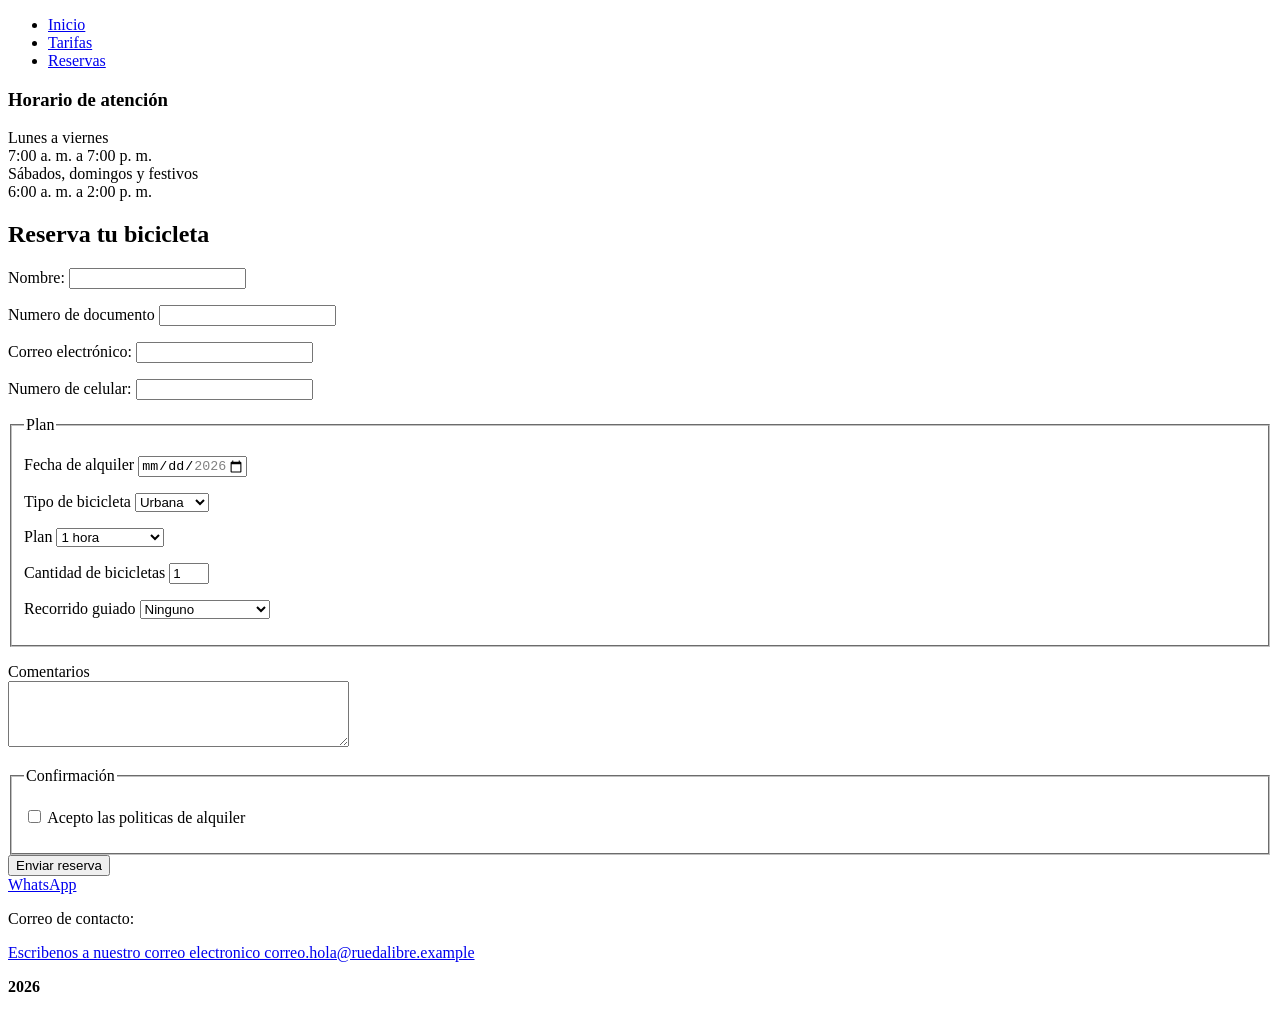
==== paginas/reservas.html @ 27d3cba9 "feat: actualiza presentación" ====
<!DOCTYPE html>
<html lang="es">

<head>
  <meta charset="UTF-8">
  <title>Rueda Libre</title>
  <link rel="preconnect" href="https://fonts.googleapis.com">
  <link rel="preconnect" href="https://fonts.gstatic.com" crossorigin>
  <link href="https://fonts.googleapis.com/css2?family=Montserrat:wght@700&family=Open+Sans:wght@400;600&display=swap">
  <link rel="stylesheet" href="/home/cohorte8/Simon/rueda-libre/CSS/styles.css">
  <title>Reservas</title>
</head>
<header>
  <nav class="menu-container">
    <ul id="menu">
      <li><a href="../index.html" class="menu-btn">Inicio</a></li>
      <li><a href="tarifas.html" class="menu-btn">Tarifas</a></li>
      <li><a href="reservas.html" class="menu-btn">Reservas</a></li>
    </ul>
  </nav>
</header>

<body>

  <!-- Formulario -->
  <main>
    <section>
      <h3>Horario de atención</h3>
      <dl>
        <dt>Lunes a viernes </dt>
        <dt>7:00 a. m. a 7:00 p. m.</dt>
        <dt>Sábados, domingos y festivos</dt>
        <dt>6:00 a. m. a 2:00 p. m.</dt>
      </dl>
    </section>
    <section>
      <form action="#" method="POST">
        <h2>Reserva tu bicicleta</h2>
        </fieldset>
        <p>
          <label for="name">
            <span>Nombre:</span>
            <strong><abbr title="required min"></abbr></strong>
          </label>
          <input type="text" id="name" name="username" required minlength="3" />
        </p>
        <p>
          <label for="documento">Numero de documento</label>
          <input type="text" id="documento" name="documento" inputmode="numeric" required pattern="[0-9]{6,10}"
            title="Solo numeros entre 6 y 10 digitos">

        </p>
        <p>
          <label for="mail">
            <span>Correo electrónico:</span>
            <strong><abbr title="required"></abbr></strong>
          </label>
          <input type="email" id="mail" name="usermail" required />
        </p>
        <p>
          <label for="celular">Numero de celular: </label>
          <strong><abbr title="required"></abbr></strong>
          <input type="tel" id="celular" name="celular" required pattern="3[0-9]{9}"
            title="Debe tener 10 dígitos y empezar por 3 (Ej: 3123456789)" />
        </p>

        <fieldset>
          <legend>Plan</legend>
          <p>
            <label for="fecha"> Fecha de alquiler</label>
            <input type="date" id="fecha" name="fecha de alquiler" min="2026-11-01" max="2026-12-31" required>
          </p>
          <p>
            <label for="tipo de bicicleta"> Tipo de bicicleta</label>
            <select id="tipo de bicicleta" name="Seleccione tipo de bicicleta" required</option>
              <option value="Urbana">Urbana</option>
              <option value="Montaña">Montaña</option>
              <option value="Electrica">Electrica</option>
            </select>
          </p>
          <p>
            <label for="Plan"> Plan</label>
            <select id="Plan" name="Plan" <option value="ninguno">Ninguno </option>
              <option value="1 hora">1 hora</option>
              <option value="Medio día (4h)">Medio día (4h)</option>
              <option value="Día completo">Día completo</option>
            </select>
          </p>

          <p>
            <label for="cantidad">Cantidad de bicicletas</label>
            <input type="number" id="cantidad" name="cantidad" value="1" min="1" max="6">
          </p>

          <p>
            <label for="recorrido">Recorrido guiado</label>
            <select id="recorrido" name="recorrido">
              <option value="ninguno">Ninguno</option>
              <option value="rio-y-parques">Rio y Parques</option>
              <option value="sabores-de-barrio">Sabores de Barrio</option>
              <option value="reto-las-palmas">Reto Las Palmas</option>
            </select>
          </p>
        </fieldset>
        <p>
          <label for="comentarios">Comentarios</label><br>
          <textarea id="comentarios" name="comentarios" rows="4" cols="40" maxlength="300"></textarea>
        </p>
        <fieldset>
          <legend>Confirmación</legend>
          <p>
            <input type="checkbox" id="politicas" name="politicas" value="aceptadas" required>
            <label for="politicas">Acepto las politicas de alquiler</label>
          </p>
        </fieldset>

        <button type="submit">Enviar reserva</button>
      </form>
    </section>
    </section>

  </main>

  <a href="https://wa.me/573000000000" class="whatsapp-flotante" target="_blank" rel="noopener">WhatsApp</a>

  <footer>
    <p>Correo de contacto:</p>
    <a href="mailto:correo.hola@ruedalibre.example">Escribenos a nuestro correo electronico correo.hola@ruedalibre.example </a>
    <p><strong>2026</strong></p>
  </footer>
</body>

</html>
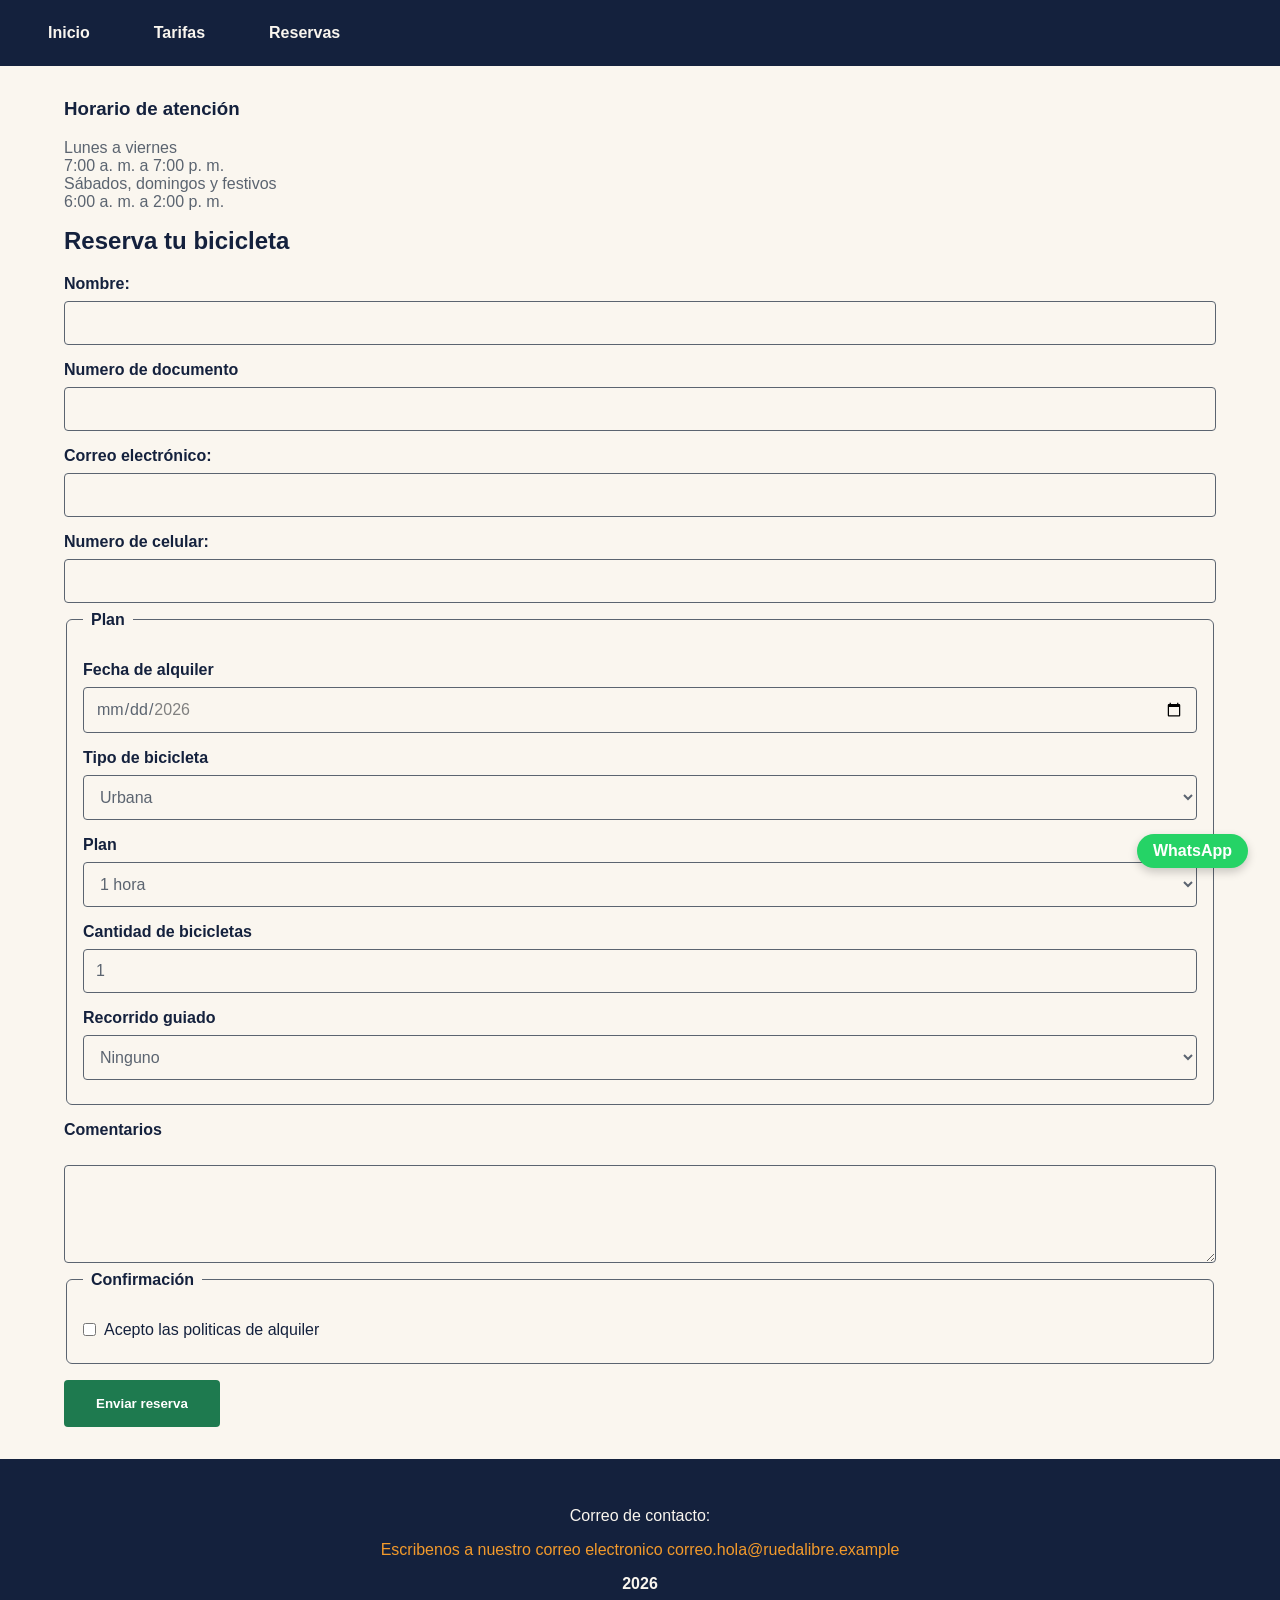
==== commit 21a266f6: "feat: actualiza webpage" ====
--- a/paginas/reservas.html
+++ b/paginas/reservas.html
@@ -7,7 +7,7 @@
   <link rel="preconnect" href="https://fonts.googleapis.com">
   <link rel="preconnect" href="https://fonts.gstatic.com" crossorigin>
   <link href="https://fonts.googleapis.com/css2?family=Montserrat:wght@700&family=Open+Sans:wght@400;600&display=swap">
-  <link rel="stylesheet" href="/home/cohorte8/Simon/rueda-libre/CSS/styles.css">
+  <link rel="stylesheet" href="../CSS/styles.css">
   <title>Reservas</title>
 </head>
 <header>
--- a/CSS/styles.css
+++ b/CSS/styles.css
@@ -0,0 +1,321 @@
+/* =================================================_
+   1. VARIABLES GLOBALES Y CONFIGURACIÓN DE MARCA
+================================================= */
+:root {
+  /* Colores de marca */
+  --verde-ruta: #1E7A4F;
+  --naranja-pedal: #F39A2B;
+  --azul-noche: #14213D;
+  --crema: #FAF6EF;
+  --gris-asfalto: #5B6470;
+  
+  /* Tipografías */
+  --fuente-titulos: 'Montserrat', sans-serif;
+  --fuente-texto: 'Open Sans', sans-serif;
+  
+  /* Escala de espaciado */
+  --espacio-sm: 0.5rem;   /* 8px aprox */
+  --espacio-md: 1rem;     /* 16px aprox */
+  --espacio-lg: 2rem;     /* 32px aprox */
+}
+
+/* ESTILOS BASE Y HERENCIA */
+/* Control del modelo de caja (MiniReto 11) */
+*,
+*::before,
+*::after {
+  box-sizing: border-box;
+}
+
+body {
+  font-family: var(--fuente-texto);
+  font-size: 1rem;
+  font-weight: 400;
+  color: var(--gris-asfalto);
+  background-color: var(--crema);
+  margin: 0;
+  padding: 0;
+  min-height: 100vh;
+  display: flex;
+  flex-direction: column;
+}
+
+/* Encabezados agrupados */
+h1, h2, h3, h4, h5, h6 {
+  font-family: var(--fuente-titulos);
+  font-weight: 700;
+  color: var(--azul-noche);
+  margin-top: 0;
+}
+
+/* Contenedor principal centrado (MiniReto 11) */
+main {
+  max-width: 1200px; 
+  width: 90%;   
+  margin: 0 auto; 
+  padding: var(--espacio-lg) 0;
+  flex: 1;
+}
+
+/* NAVEGACIÓN Y ESTADOS */
+header {
+  background-color: var(--azul-noche);
+  padding: var(--espacio-md) var(--espacio-lg);
+}
+
+.menu-container {
+  display: flex;
+  justify-content: space-between;
+  align-items: center;
+}
+
+#menu {
+  list-style: none;
+  padding: 0;
+  margin: 0;
+  display: flex; 
+  gap: var(--espacio-lg);
+}
+
+#menu a,
+nav a {
+  color: var(--crema);
+  text-decoration: none;
+  font-weight: 600;
+  padding: var(--espacio-sm) var(--espacio-md);
+  border-radius: 4px;
+  transition: background-color 0.2s ease, color 0.2s ease;
+}
+
+/* Enlace activo de la página actual */
+.menu-btn {
+    padding: 10px 20px;
+    text-decoration: none;
+    color: #333;
+    display: inline-block;
+    transition: all 0.3s;
+  }
+  .menu-btn.activo {
+    color: #ff4d00;
+    font-weight: bold;
+    border-bottom: 2px solid #007bff; /* Una línea bonita abajo */
+  }
+
+/* Estados */
+#menu a:hover,
+nav a:hover {
+  color: var(--naranja-pedal);
+}
+
+#menu a:focus,
+nav a:focus,
+button:focus,
+input:focus,
+select:focus,
+textarea:focus {
+  outline: 3px solid var(--naranja-pedal);
+  outline-offset: 2px;
+}
+
+/* COMPONENTES: TARJETAS Y SECCIONES */
+.tarjeta-servicio {
+  background-color: var(--crema);
+  border: 1px solid rgba(91, 100, 112, 0.2);
+  border-radius: 8px;
+  padding: var(--espacio-md);
+  margin-bottom: var(--espacio-md);
+  position: relative; 
+}
+
+.tarjeta-servicio img {
+  width: 100%;
+  height: auto;
+  border-radius: 4px;
+}
+
+/* Etiqueta "Nuevo" */
+.etiqueta-nuevo {
+  position: absolute;
+  top: var(--espacio-md);
+  right: var(--espacio-md);
+  background-color: var(--naranja-pedal);
+  color: #ffffff;
+  font-family: var(--fuente-titulos);
+  font-size: 0.85rem;
+  font-weight: 700;
+  padding: 0.25rem var(--espacio-sm);
+  border-radius: 4px;
+  text-transform: uppercase;
+}
+
+/* TABLAS DE TARIFAS */
+table {
+  width: 100%;
+  border-collapse: collapse;
+  margin-bottom: var(--espacio-lg);
+  background-color: #ffffff;
+  text-align: center;
+  border-radius: 10px;
+  overflow: hidden;
+}
+
+caption {
+  font-family: var(--fuente-titulos);
+  font-weight: 700;
+  color: var(--azul-noche);
+  margin-bottom: var(--espacio-sm);
+  text-align: left;
+  font-size: 1.2rem;
+}
+
+th, td {
+  padding: var(--espacio-md);
+  border-bottom: 1px solid rgba(91, 100, 112, 0.15);
+  text-align: left;
+}
+
+th {
+  background-color: var(--azul-noche);
+  color: var(--crema);
+  font-family: var(--fuente-titulos);
+}
+
+/* FORMULARIO DE RESERVAS */
+fform {
+  background-color: #ffffff;
+  padding: var(--espacio-lg);
+  border-radius: 8px;
+  border: 1px solid rgba(91, 100, 112, 0.2);
+}
+
+form p {
+  margin-bottom: var(--espacio-sm);
+  display: flex;
+  flex-direction: column;
+}
+
+form p:has(input[type="radio"]),
+form p:has(input[type="checkbox"]) {
+  flex-direction: row;
+  align-items: center;
+  gap: 0.5rem; 
+}
+
+form input[type="radio"],
+form input[type="checkbox"] {
+  width: auto;
+  margin: 0;
+  cursor: pointer;
+}
+
+label {
+  font-weight: 600;
+  color: var(--azul-noche);
+  margin-bottom: var(--espacio-sm);
+}
+
+form input[type="radio"] + label,
+form input[type="checkbox"] + label {
+  margin-bottom: 0;
+  font-weight: normal;
+  cursor: pointer;
+}
+
+label {
+  font-weight: 600;
+  color: var(--azul-noche);
+  margin-bottom: var(--espacio-sm);
+}
+
+input[type="text"],
+input[type="email"],
+input[type="tel"],
+input[type="date"],
+input[type="number"],
+select,
+textarea {
+  width: 100%;
+  padding: 0.75rem;
+  border: 1px solid var(--gris-asfalto);
+  border-radius: 4px;
+  font-family: var(--fuente-texto);
+  font-size: 1rem;
+  color: var(--gris-asfalto);
+  background-color: var(--crema);
+}
+
+fieldset {
+  border: 1px solid var(--gris-asfalto);
+  border-radius: 6px;
+  padding: var(--espacio-md);
+  margin-bottom: var(--espacio-md);
+}
+
+legend {
+  font-family: var(--fuente-titulos);
+  font-weight: 700;
+  color: var(--azul-noche);
+  padding: 0 var(--espacio-sm);
+}
+
+/* Botones de acción y llamada a la acción (CTA) */
+button[type="submit"],
+.btn-cta {
+  background-color: var(--verde-ruta);
+  color: #ffffff;
+  font-family: var(--fuente-titulos);
+  font-weight: 700;
+  padding: var(--espacio-md) var(--espacio-lg);
+  border: none;
+  border-radius: 4px;
+  cursor: pointer;
+  transition: background-color 0.2s ease;
+  display: inline-block;
+  text-align: center;
+  text-decoration: none;
+}
+
+button[type="submit"]:hover,
+.btn-cta:hover {
+  background-color: #155c3c; /* Tono verde ligeramente más oscuro */
+}
+
+/* Whatssapsito*/
+.whatsapp-flotante {
+  position: fixed;
+  bottom: var(--espacio-lg);
+  right: var(--espacio-lg);
+  background-color: #25D366; /* Color oficial de WhatsApp */
+  color: #ffffff;
+  padding: var(--espacio-sm) var(--espacio-md);
+  border-radius: 50px;
+  font-family: var(--fuente-titulos);
+  font-weight: 700;
+  text-decoration: none;
+  box-shadow: 0 4px 10px rgba(0, 0, 0, 0.2);
+  z-index: 1000;
+  transition: transform 0.2s ease;
+}
+
+.whatsapp-flotante:hover {
+  transform: scale(1.05);
+  color: #ffffff;
+}
+
+/* PIE DE PÁGINA*/
+footer {
+  background-color: var(--azul-noche);
+  color: var(--crema);
+  text-align: center;
+  padding: var(--espacio-lg);
+  margin-top: auto;
+}
+
+footer a {
+  color: var(--naranja-pedal);
+  text-decoration: none;
+}
+
+footer a:hover {
+  text-decoration: underline;
+}
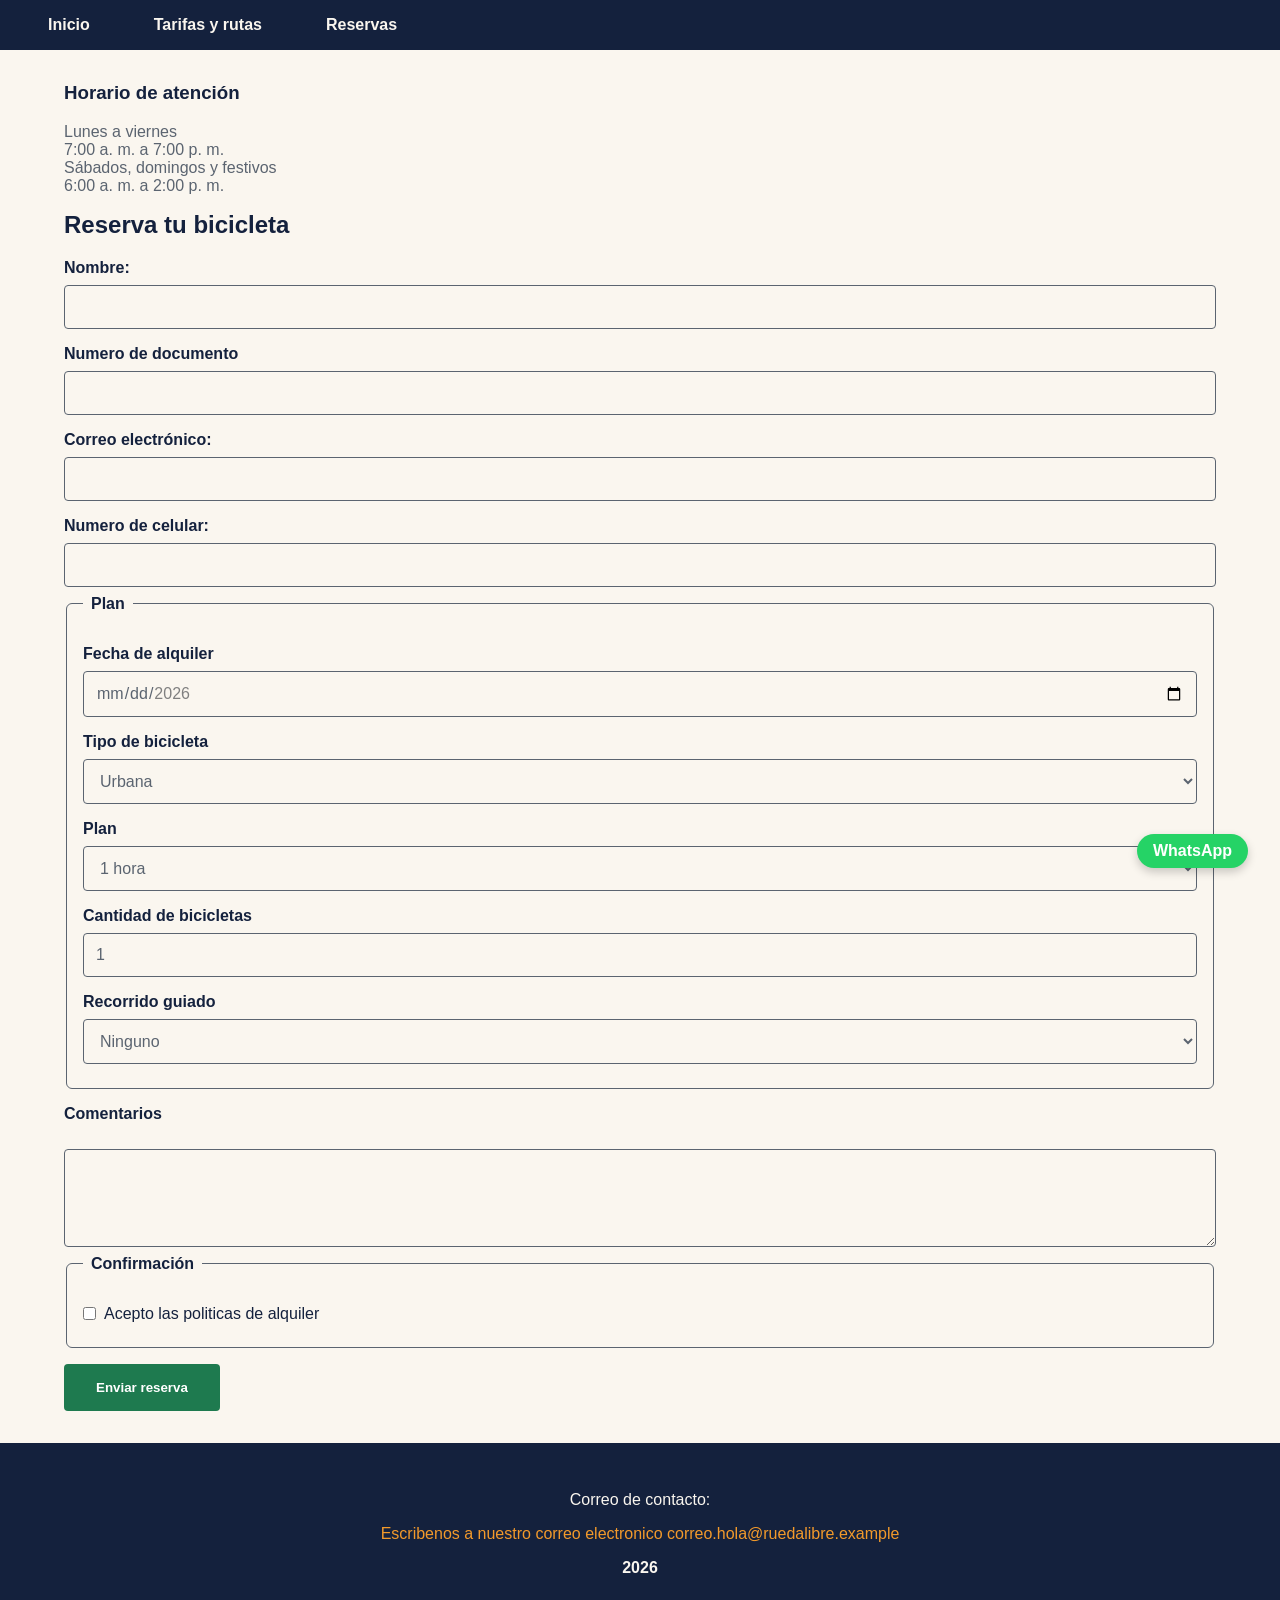
==== commit 78ac9400: "feat: nuevo intento" ====
--- a/paginas/reservas.html
+++ b/paginas/reservas.html
@@ -7,15 +7,15 @@
   <link rel="preconnect" href="https://fonts.googleapis.com">
   <link rel="preconnect" href="https://fonts.gstatic.com" crossorigin>
   <link href="https://fonts.googleapis.com/css2?family=Montserrat:wght@700&family=Open+Sans:wght@400;600&display=swap">
-  <link rel="stylesheet" href="../CSS/styles.css">
+  <link rel="stylesheet" href="../css/styles.css">
   <title>Reservas</title>
 </head>
 <header>
   <nav class="menu-container">
     <ul id="menu">
-      <li><a href="../index.html" class="menu-btn">Inicio</a></li>
-      <li><a href="tarifas.html" class="menu-btn">Tarifas</a></li>
-      <li><a href="reservas.html" class="menu-btn">Reservas</a></li>
+      <li><a href="../index.html">Inicio</a></li>
+      <li><a href="tarifas.html">Tarifas y rutas</a></li>
+      <li><a href="reservas.html" class="activo">Reservas</a></li>
     </ul>
   </nav>
 </header>
@@ -125,7 +125,8 @@
 
   <footer>
     <p>Correo de contacto:</p>
-    <a href="mailto:correo.hola@ruedalibre.example">Escribenos a nuestro correo electronico correo.hola@ruedalibre.example </a>
+    <a href="mailto:correo.hola@ruedalibre.example">Escribenos a nuestro correo electronico
+      correo.hola@ruedalibre.example </a>
     <p><strong>2026</strong></p>
   </footer>
 </body>
--- a/css/styles.css
+++ b/css/styles.css
@@ -0,0 +1,321 @@
+/* =================================================_
+   1. VARIABLES GLOBALES Y CONFIGURACIÓN DE MARCA
+================================================= */
+:root {
+  /* Colores de marca */
+  --verde-ruta: #1E7A4F;
+  --naranja-pedal: #F39A2B;
+  --azul-noche: #14213D;
+  --crema: #FAF6EF;
+  --gris-asfalto: #5B6470;
+  
+  /* Tipografías */
+  --fuente-titulos: 'Montserrat', sans-serif;
+  --fuente-texto: 'Open Sans', sans-serif;
+  
+  /* Escala de espaciado */
+  --espacio-sm: 0.5rem;   /* 8px aprox */
+  --espacio-md: 1rem;     /* 16px aprox */
+  --espacio-lg: 2rem;     /* 32px aprox */
+}
+
+/* ESTILOS BASE Y HERENCIA */
+/* Control del modelo de caja (MiniReto 11) */
+*,
+*::before,
+*::after {
+  box-sizing: border-box;
+}
+
+body {
+  font-family: var(--fuente-texto);
+  font-size: 1rem;
+  font-weight: 400;
+  color: var(--gris-asfalto);
+  background-color: var(--crema);
+  margin: 0;
+  padding: 0;
+  min-height: 100vh;
+  display: flex;
+  flex-direction: column;
+}
+
+/* Encabezados agrupados */
+h1, h2, h3, h4, h5, h6 {
+  font-family: var(--fuente-titulos);
+  font-weight: 700;
+  color: var(--azul-noche);
+  margin-top: 0;
+}
+
+/* Contenedor principal centrado (MiniReto 11) */
+main {
+  max-width: 1200px; 
+  width: 90%;   
+  margin: 0 auto; 
+  padding: var(--espacio-lg) 0;
+  flex: 1;
+}
+
+/* NAVEGACIÓN Y ESTADOS */
+header {
+  background-color: var(--azul-noche);
+  padding: var(--espacio-md) var(--espacio-lg);
+}
+
+.menu-container {
+  display: flex;
+  justify-content: space-between;
+  align-items: center;
+}
+
+#menu {
+  list-style: none;
+  padding: 0;
+  margin: 0;
+  display: flex; 
+  gap: var(--espacio-lg);
+}
+
+#menu a,
+nav a {
+  color: var(--crema);
+  text-decoration: none;
+  font-weight: 600;
+  padding: var(--espacio-sm) var(--espacio-md);
+  border-radius: 4px;
+  transition: background-color 0.2s ease, color 0.2s ease;
+}
+
+/* Enlace activo de la página actual */
+.menu-btn {
+    padding: 10px 20px;
+    text-decoration: none;
+    color: #333;
+    display: inline-block;
+    transition: all 0.3s;
+  }
+  .menu-btn.activo {
+    color: #ff4d00;
+    font-weight: bold;
+    border-bottom: 2px solid #007bff; /* Una línea bonita abajo */
+  }
+
+/* Estados */
+#menu a:hover,
+nav a:hover {
+  color: var(--naranja-pedal);
+}
+
+#menu a:focus,
+nav a:focus,
+button:focus,
+input:focus,
+select:focus,
+textarea:focus {
+  outline: 3px solid var(--naranja-pedal);
+  outline-offset: 2px;
+}
+
+/* COMPONENTES: TARJETAS Y SECCIONES */
+.tarjeta-servicio {
+  background-color: var(--crema);
+  border: 1px solid rgba(91, 100, 112, 0.2);
+  border-radius: 8px;
+  padding: var(--espacio-md);
+  margin-bottom: var(--espacio-md);
+  position: relative; 
+}
+
+.tarjeta-servicio img {
+  width: 100%;
+  height: auto;
+  border-radius: 4px;
+}
+
+/* Etiqueta "Nuevo" */
+.etiqueta-nuevo {
+  position: absolute;
+  top: var(--espacio-md);
+  right: var(--espacio-md);
+  background-color: var(--naranja-pedal);
+  color: #ffffff;
+  font-family: var(--fuente-titulos);
+  font-size: 0.85rem;
+  font-weight: 700;
+  padding: 0.25rem var(--espacio-sm);
+  border-radius: 4px;
+  text-transform: uppercase;
+}
+
+/* TABLAS DE TARIFAS */
+table {
+  width: 100%;
+  border-collapse: collapse;
+  margin-bottom: var(--espacio-lg);
+  background-color: #ffffff;
+  text-align: center;
+  border-radius: 10px;
+  overflow: hidden;
+}
+
+caption {
+  font-family: var(--fuente-titulos);
+  font-weight: 700;
+  color: var(--azul-noche);
+  margin-bottom: var(--espacio-sm);
+  text-align: left;
+  font-size: 1.2rem;
+}
+
+th, td {
+  padding: var(--espacio-md);
+  border-bottom: 1px solid rgba(91, 100, 112, 0.15);
+  text-align: left;
+}
+
+th {
+  background-color: var(--azul-noche);
+  color: var(--crema);
+  font-family: var(--fuente-titulos);
+}
+
+/* FORMULARIO DE RESERVAS */
+fform {
+  background-color: #ffffff;
+  padding: var(--espacio-lg);
+  border-radius: 8px;
+  border: 1px solid rgba(91, 100, 112, 0.2);
+}
+
+form p {
+  margin-bottom: var(--espacio-sm);
+  display: flex;
+  flex-direction: column;
+}
+
+form p:has(input[type="radio"]),
+form p:has(input[type="checkbox"]) {
+  flex-direction: row;
+  align-items: center;
+  gap: 0.5rem; 
+}
+
+form input[type="radio"],
+form input[type="checkbox"] {
+  width: auto;
+  margin: 0;
+  cursor: pointer;
+}
+
+label {
+  font-weight: 600;
+  color: var(--azul-noche);
+  margin-bottom: var(--espacio-sm);
+}
+
+form input[type="radio"] + label,
+form input[type="checkbox"] + label {
+  margin-bottom: 0;
+  font-weight: normal;
+  cursor: pointer;
+}
+
+label {
+  font-weight: 600;
+  color: var(--azul-noche);
+  margin-bottom: var(--espacio-sm);
+}
+
+input[type="text"],
+input[type="email"],
+input[type="tel"],
+input[type="date"],
+input[type="number"],
+select,
+textarea {
+  width: 100%;
+  padding: 0.75rem;
+  border: 1px solid var(--gris-asfalto);
+  border-radius: 4px;
+  font-family: var(--fuente-texto);
+  font-size: 1rem;
+  color: var(--gris-asfalto);
+  background-color: var(--crema);
+}
+
+fieldset {
+  border: 1px solid var(--gris-asfalto);
+  border-radius: 6px;
+  padding: var(--espacio-md);
+  margin-bottom: var(--espacio-md);
+}
+
+legend {
+  font-family: var(--fuente-titulos);
+  font-weight: 700;
+  color: var(--azul-noche);
+  padding: 0 var(--espacio-sm);
+}
+
+/* Botones de acción y llamada a la acción (CTA) */
+button[type="submit"],
+.btn-cta {
+  background-color: var(--verde-ruta);
+  color: #ffffff;
+  font-family: var(--fuente-titulos);
+  font-weight: 700;
+  padding: var(--espacio-md) var(--espacio-lg);
+  border: none;
+  border-radius: 4px;
+  cursor: pointer;
+  transition: background-color 0.2s ease;
+  display: inline-block;
+  text-align: center;
+  text-decoration: none;
+}
+
+button[type="submit"]:hover,
+.btn-cta:hover {
+  background-color: #155c3c; /* Tono verde ligeramente más oscuro */
+}
+
+/* Whatssapsito*/
+.whatsapp-flotante {
+  position: fixed;
+  bottom: var(--espacio-lg);
+  right: var(--espacio-lg);
+  background-color: #25D366; /* Color oficial de WhatsApp */
+  color: #ffffff;
+  padding: var(--espacio-sm) var(--espacio-md);
+  border-radius: 50px;
+  font-family: var(--fuente-titulos);
+  font-weight: 700;
+  text-decoration: none;
+  box-shadow: 0 4px 10px rgba(0, 0, 0, 0.2);
+  z-index: 1000;
+  transition: transform 0.2s ease;
+}
+
+.whatsapp-flotante:hover {
+  transform: scale(1.05);
+  color: #ffffff;
+}
+
+/* PIE DE PÁGINA*/
+footer {
+  background-color: var(--azul-noche);
+  color: var(--crema);
+  text-align: center;
+  padding: var(--espacio-lg);
+  margin-top: auto;
+}
+
+footer a {
+  color: var(--naranja-pedal);
+  text-decoration: none;
+}
+
+footer a:hover {
+  text-decoration: underline;
+}
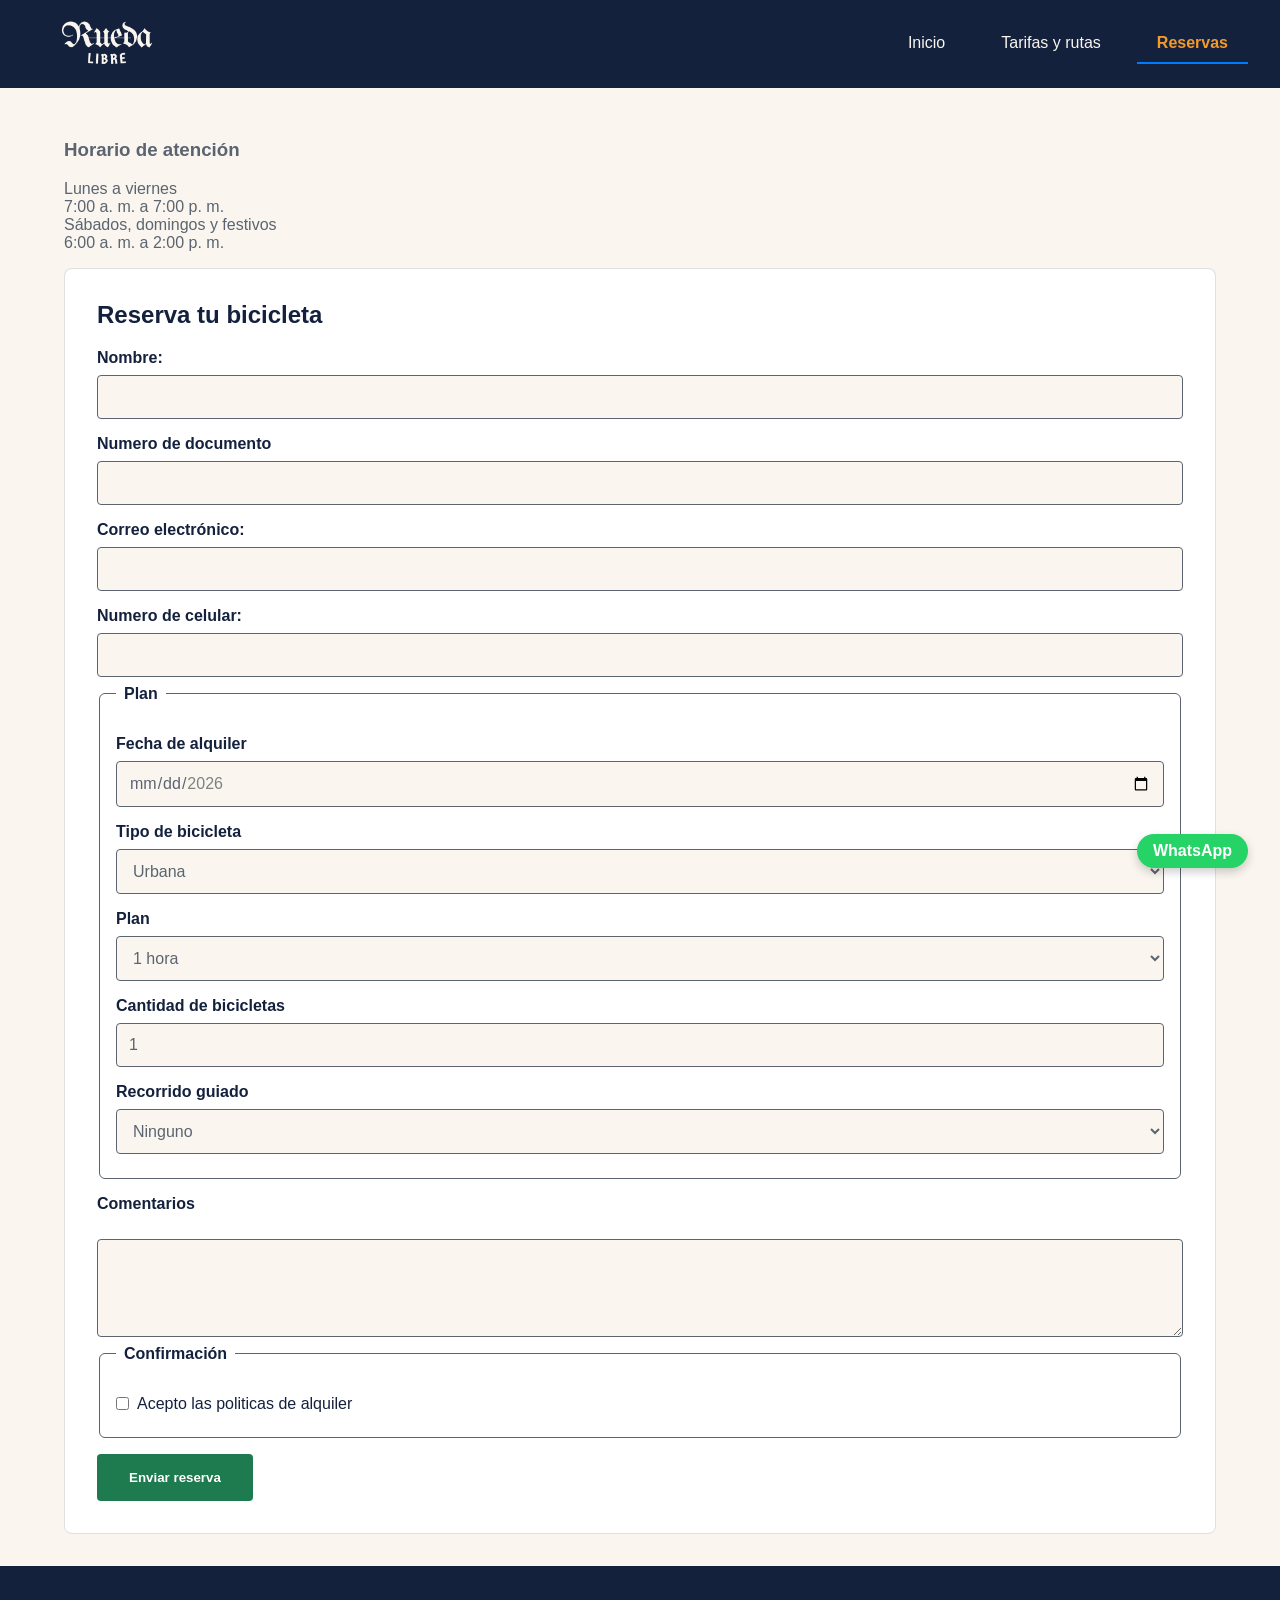
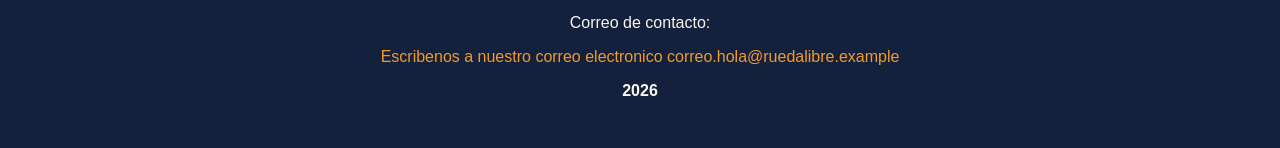
==== commit e5189c29: "feat: crea página inicial" ====
--- a/paginas/reservas.html
+++ b/paginas/reservas.html
@@ -10,15 +10,40 @@
   <link rel="stylesheet" href="../css/styles.css">
   <title>Reservas</title>
 </head>
+<!-- Menu -->
 <header>
+  <div style="text-align: left;">
+    <a href="../index.html">
+      <img src="../img/logo2.png" alt="loguito" width="150px">
+    </a>
+  </div>
   <nav class="menu-container">
     <ul id="menu">
-      <li><a href="../index.html">Inicio</a></li>
-      <li><a href="tarifas.html">Tarifas y rutas</a></li>
-      <li><a href="reservas.html" class="activo">Reservas</a></li>
+      <li><a href="../index.html" class="menu-btn">Inicio</a></li>
+      <li><a href="tarifas.html" class="menu-btn">Tarifas y rutas</a></li>
+      <li><a href="reservas.html" class="menu-btn">Reservas</a></li>
     </ul>
   </nav>
 </header>
+
+<script>
+  document.addEventListener("DOMContentLoaded", () => {
+    let pathActual = window.location.pathname;
+
+    if (pathActual.endsWith('/') || pathActual === '') {
+      pathActual = 'index.html';
+    }
+
+    const enlaces = document.querySelectorAll("#menu .menu-btn");
+
+    enlaces.forEach(enlace => {
+      const hrefEnlace = enlace.getAttribute("href");
+      if (pathActual.endsWith(hrefEnlace)) {
+        enlace.classList.add("activo");
+      }
+    });
+  });
+</script>
 
 <body>
 
--- a/css/styles.css
+++ b/css/styles.css
@@ -8,15 +8,18 @@
   --azul-noche: #14213D;
   --crema: #FAF6EF;
   --gris-asfalto: #5B6470;
-  
+
   /* Tipografías */
   --fuente-titulos: 'Montserrat', sans-serif;
   --fuente-texto: 'Open Sans', sans-serif;
-  
+
   /* Escala de espaciado */
-  --espacio-sm: 0.5rem;   /* 8px aprox */
-  --espacio-md: 1rem;     /* 16px aprox */
-  --espacio-lg: 2rem;     /* 32px aprox */
+  --espacio-sm: 0.5rem;
+  /* 8px aprox */
+  --espacio-md: 1rem;
+  /* 16px aprox */
+  --espacio-lg: 2rem;
+  /* 32px aprox */
 }
 
 /* ESTILOS BASE Y HERENCIA */
@@ -41,7 +44,11 @@
 }
 
 /* Encabezados agrupados */
-h1, h2, h3, h4, h5, h6 {
+h1,
+h2,
+h4,
+h5,
+h6 {
   font-family: var(--fuente-titulos);
   font-weight: 700;
   color: var(--azul-noche);
@@ -50,9 +57,9 @@
 
 /* Contenedor principal centrado (MiniReto 11) */
 main {
-  max-width: 1200px; 
-  width: 90%;   
-  margin: 0 auto; 
+  max-width: 1200px;
+  width: 90%;
+  margin: 0 auto;
   padding: var(--espacio-lg) 0;
   flex: 1;
 }
@@ -61,61 +68,55 @@
 header {
   background-color: var(--azul-noche);
   padding: var(--espacio-md) var(--espacio-lg);
-}
-
-.menu-container {
   display: flex;
   justify-content: space-between;
   align-items: center;
-}
-
+  flex-wrap: wrap;
+  gap: var(--espacio-md);
+}
+
+header h3 {
+  font-size: 4.rem;
+  color: #ffffff;
+  margin: 1;
+}
+
+/* Menú horizontal sin viñetas */
 #menu {
+  display: flex;
+  gap: var(--espacio-md);
   list-style: none;
+  margin: 0;
   padding: 0;
-  margin: 0;
-  display: flex; 
-  gap: var(--espacio-lg);
-}
-
-#menu a,
-nav a {
-  color: var(--crema);
-  text-decoration: none;
-  font-weight: 600;
-  padding: var(--espacio-sm) var(--espacio-md);
-  border-radius: 4px;
-  transition: background-color 0.2s ease, color 0.2s ease;
-}
-
+}
+.mi-texto {
+  font-size: 18px;
+  text-align: left;
+}
 /* Enlace activo de la página actual */
 .menu-btn {
-    padding: 10px 20px;
-    text-decoration: none;
-    color: #333;
-    display: inline-block;
-    transition: all 0.3s;
-  }
-  .menu-btn.activo {
-    color: #ff4d00;
-    font-weight: bold;
-    border-bottom: 2px solid #007bff; /* Una línea bonita abajo */
-  }
-
-/* Estados */
-#menu a:hover,
-nav a:hover {
-  color: var(--naranja-pedal);
-}
-
-#menu a:focus,
-nav a:focus,
-button:focus,
-input:focus,
-select:focus,
-textarea:focus {
-  outline: 3px solid var(--naranja-pedal);
-  outline-offset: 2px;
-}
+  padding: 10px 20px;
+  text-decoration: none;
+  color: #FAF6EF;
+  display: inline-block;
+  transition: all 0.35s;
+  flex-wrap: wrap;
+  flex-direction: right;
+}
+
+.menu-btn.activo {
+  color: #F39A2B;
+  font-weight: bold;
+  border-bottom: 2px solid #007bff;
+  /* Una línea bonita abajo */
+}
+
+.mi-imagen {
+  width: 100px;
+  height: auto;
+  display: block; margin: 1 auto;
+}
+
 
 /* COMPONENTES: TARJETAS Y SECCIONES */
 .tarjeta-servicio {
@@ -124,7 +125,7 @@
   border-radius: 8px;
   padding: var(--espacio-md);
   margin-bottom: var(--espacio-md);
-  position: relative; 
+  position: relative;
 }
 
 .tarjeta-servicio img {
@@ -168,7 +169,8 @@
   font-size: 1.2rem;
 }
 
-th, td {
+th,
+td {
   padding: var(--espacio-md);
   border-bottom: 1px solid rgba(91, 100, 112, 0.15);
   text-align: left;
@@ -181,7 +183,7 @@
 }
 
 /* FORMULARIO DE RESERVAS */
-fform {
+form {
   background-color: #ffffff;
   padding: var(--espacio-lg);
   border-radius: 8px;
@@ -198,7 +200,7 @@
 form p:has(input[type="checkbox"]) {
   flex-direction: row;
   align-items: center;
-  gap: 0.5rem; 
+  gap: 0.5rem;
 }
 
 form input[type="radio"],
@@ -214,8 +216,8 @@
   margin-bottom: var(--espacio-sm);
 }
 
-form input[type="radio"] + label,
-form input[type="checkbox"] + label {
+form input[type="radio"]+label,
+form input[type="checkbox"]+label {
   margin-bottom: 0;
   font-weight: normal;
   cursor: pointer;
@@ -277,7 +279,8 @@
 
 button[type="submit"]:hover,
 .btn-cta:hover {
-  background-color: #155c3c; /* Tono verde ligeramente más oscuro */
+  background-color: #155c3c;
+  /* Tono verde ligeramente más oscuro */
 }
 
 /* Whatssapsito*/
@@ -285,7 +288,8 @@
   position: fixed;
   bottom: var(--espacio-lg);
   right: var(--espacio-lg);
-  background-color: #25D366; /* Color oficial de WhatsApp */
+  background-color: #25D366;
+  /* Color oficial de WhatsApp */
   color: #ffffff;
   padding: var(--espacio-sm) var(--espacio-md);
   border-radius: 50px;
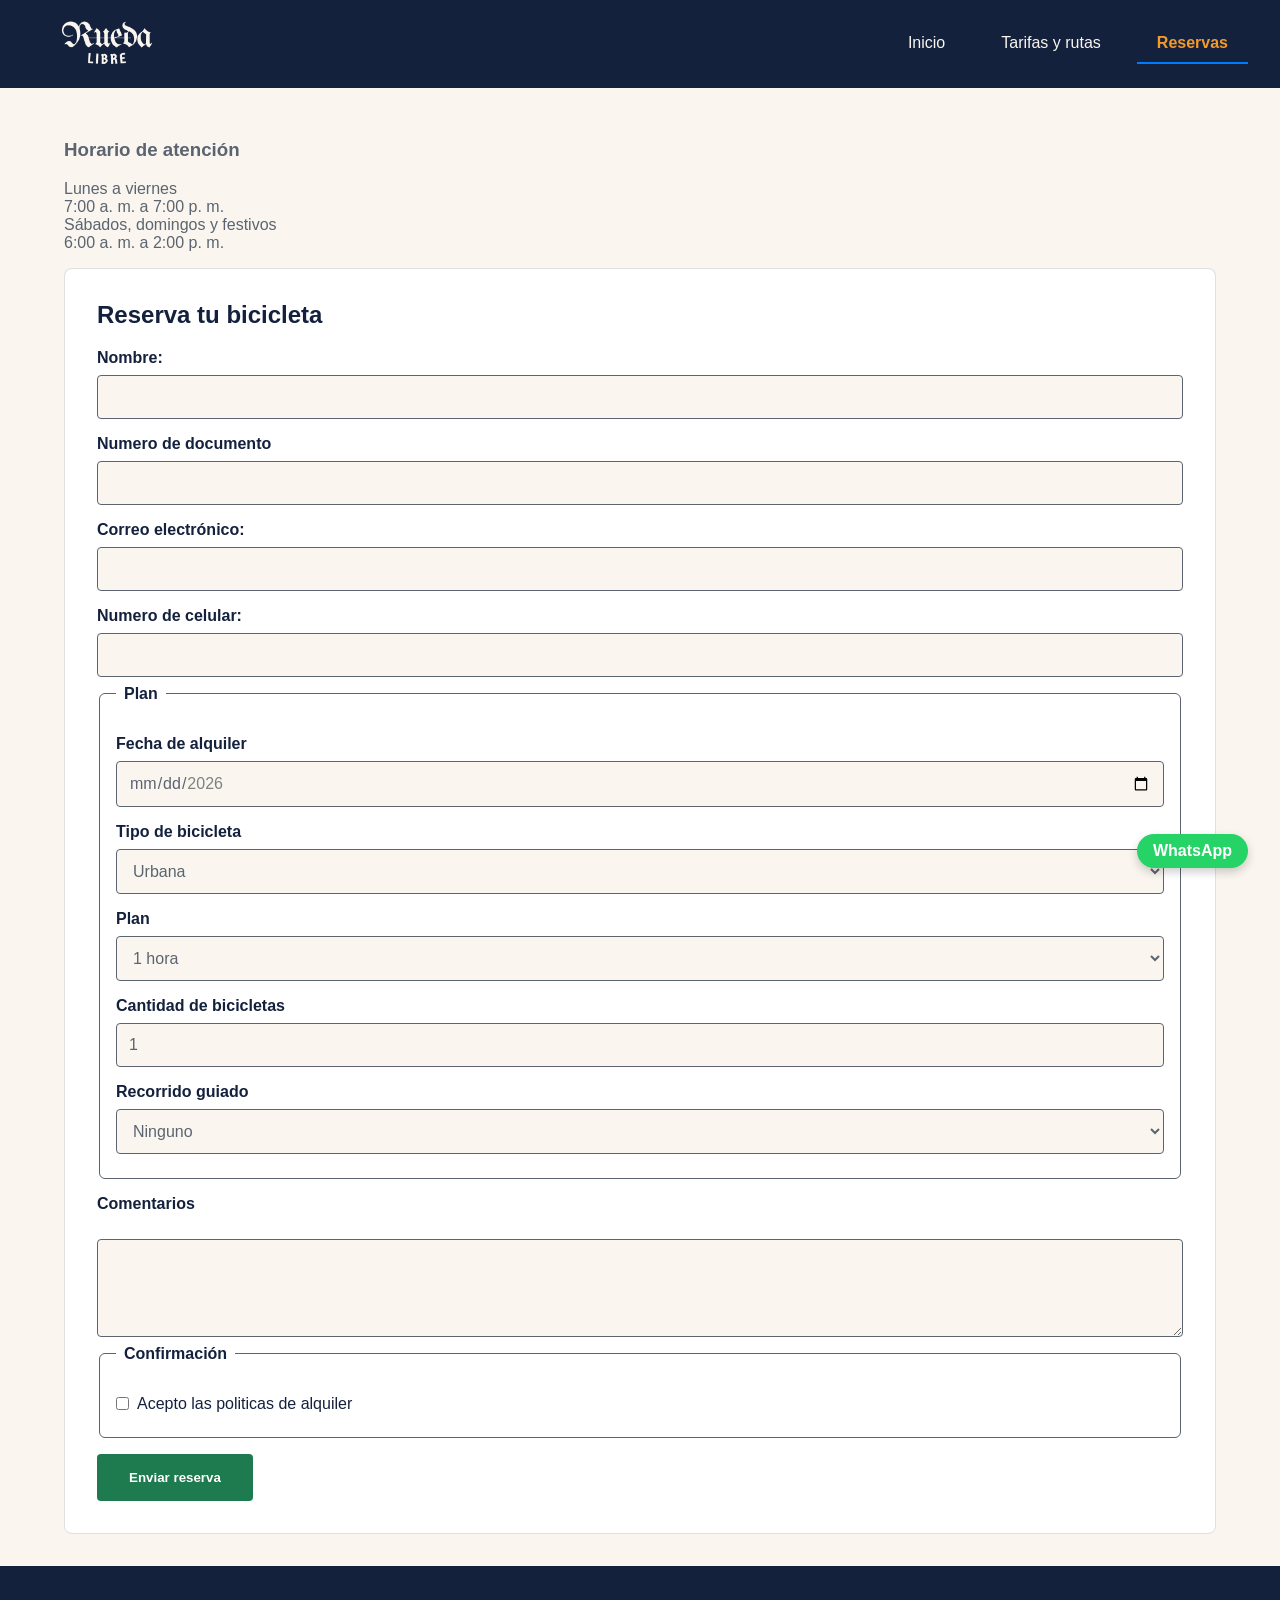
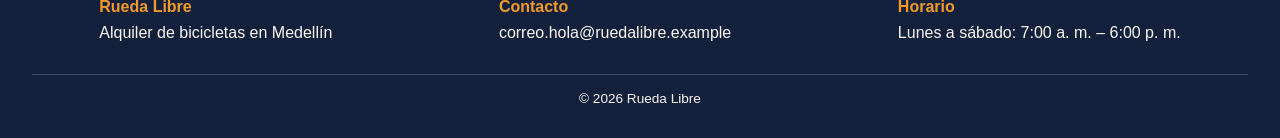
==== commit c5a517bf: "Agrega cuadrícula de tarjetas de la flota" ====
--- a/paginas/reservas.html
+++ b/paginas/reservas.html
@@ -149,10 +149,22 @@
   <a href="https://wa.me/573000000000" class="whatsapp-flotante" target="_blank" rel="noopener">WhatsApp</a>
 
   <footer>
-    <p>Correo de contacto:</p>
-    <a href="mailto:correo.hola@ruedalibre.example">Escribenos a nuestro correo electronico
-      correo.hola@ruedalibre.example </a>
-    <p><strong>2026</strong></p>
+    <div class="footer-col">
+      <h4>Rueda Libre</h4>
+      <p>Alquiler de bicicletas en Medellín</p>
+    </div>
+
+    <div class="footer-col">
+      <h4>Contacto</h4>
+      <a href="mailto:correo.hola@ruedalibre.example">correo.hola@ruedalibre.example</a>
+    </div>
+
+    <div class="footer-col">
+      <h4>Horario</h4>
+      <p>Lunes a sábado: 7:00 a. m. – 6:00 p. m.</p>
+    </div>
+
+    <p class="footer-copy">© 2026 Rueda Libre</p>
   </footer>
 </body>
 
--- a/css/styles.css
+++ b/css/styles.css
@@ -89,10 +89,12 @@
   margin: 0;
   padding: 0;
 }
+
 .mi-texto {
   font-size: 18px;
   text-align: left;
 }
+
 /* Enlace activo de la página actual */
 .menu-btn {
   padding: 10px 20px;
@@ -114,9 +116,38 @@
 .mi-imagen {
   width: 100px;
   height: auto;
-  display: block; margin: 1 auto;
-}
-
+  display: block;
+  margin: 1 auto;
+}
+
+.flota {
+  display: grid;
+  grid-template-columns: repeat(auto-fill, minmax(250px, 1fr));
+  gap: var(--espacio-lg);
+}
+
+.tarjeta-servicio {
+  display:flex;
+  flex-direction: column;
+  background-color: #ffffff;
+}
+
+.tarjeta-servicio img {
+  width: 100%;
+  height: 180px;
+  object-fit:cover;
+}
+
+.tarjeta-servicio .btn-cta {
+  margin-top: auto;
+}
+
+.precio {
+  font-family: var(--fuente-titulos);
+  font-weight: 700;
+  font-size: 1.2rem;
+  color: var(--verde-ruta);
+}
 
 /* COMPONENTES: TARJETAS Y SECCIONES */
 .tarjeta-servicio {
@@ -310,16 +341,38 @@
 footer {
   background-color: var(--azul-noche);
   color: var(--crema);
-  text-align: center;
+  display: flex;
+  flex-wrap: wrap;                
+  justify-content: space-around; 
+  gap: var(--espacio-lg);
   padding: var(--espacio-lg);
   margin-top: auto;
 }
 
+.footer-col h4 {
+  color: var(--naranja-pedal);
+  margin-bottom: var(--espacio-sm);
+}
+
+.footer-col p {
+  margin: 0;
+}
+
 footer a {
+  color: var(--crema);
+  text-decoration: none;
+}
+
+footer a:hover {
   color: var(--naranja-pedal);
-  text-decoration: none;
-}
-
-footer a:hover {
   text-decoration: underline;
+}
+
+.footer-copy {
+  width: 100%;                  
+  text-align: center;
+  margin: 0;
+  padding-top: var(--espacio-md);
+  border-top: 1px solid rgba(250, 246, 239, 0.2);
+  font-size: 0.85rem;
 }
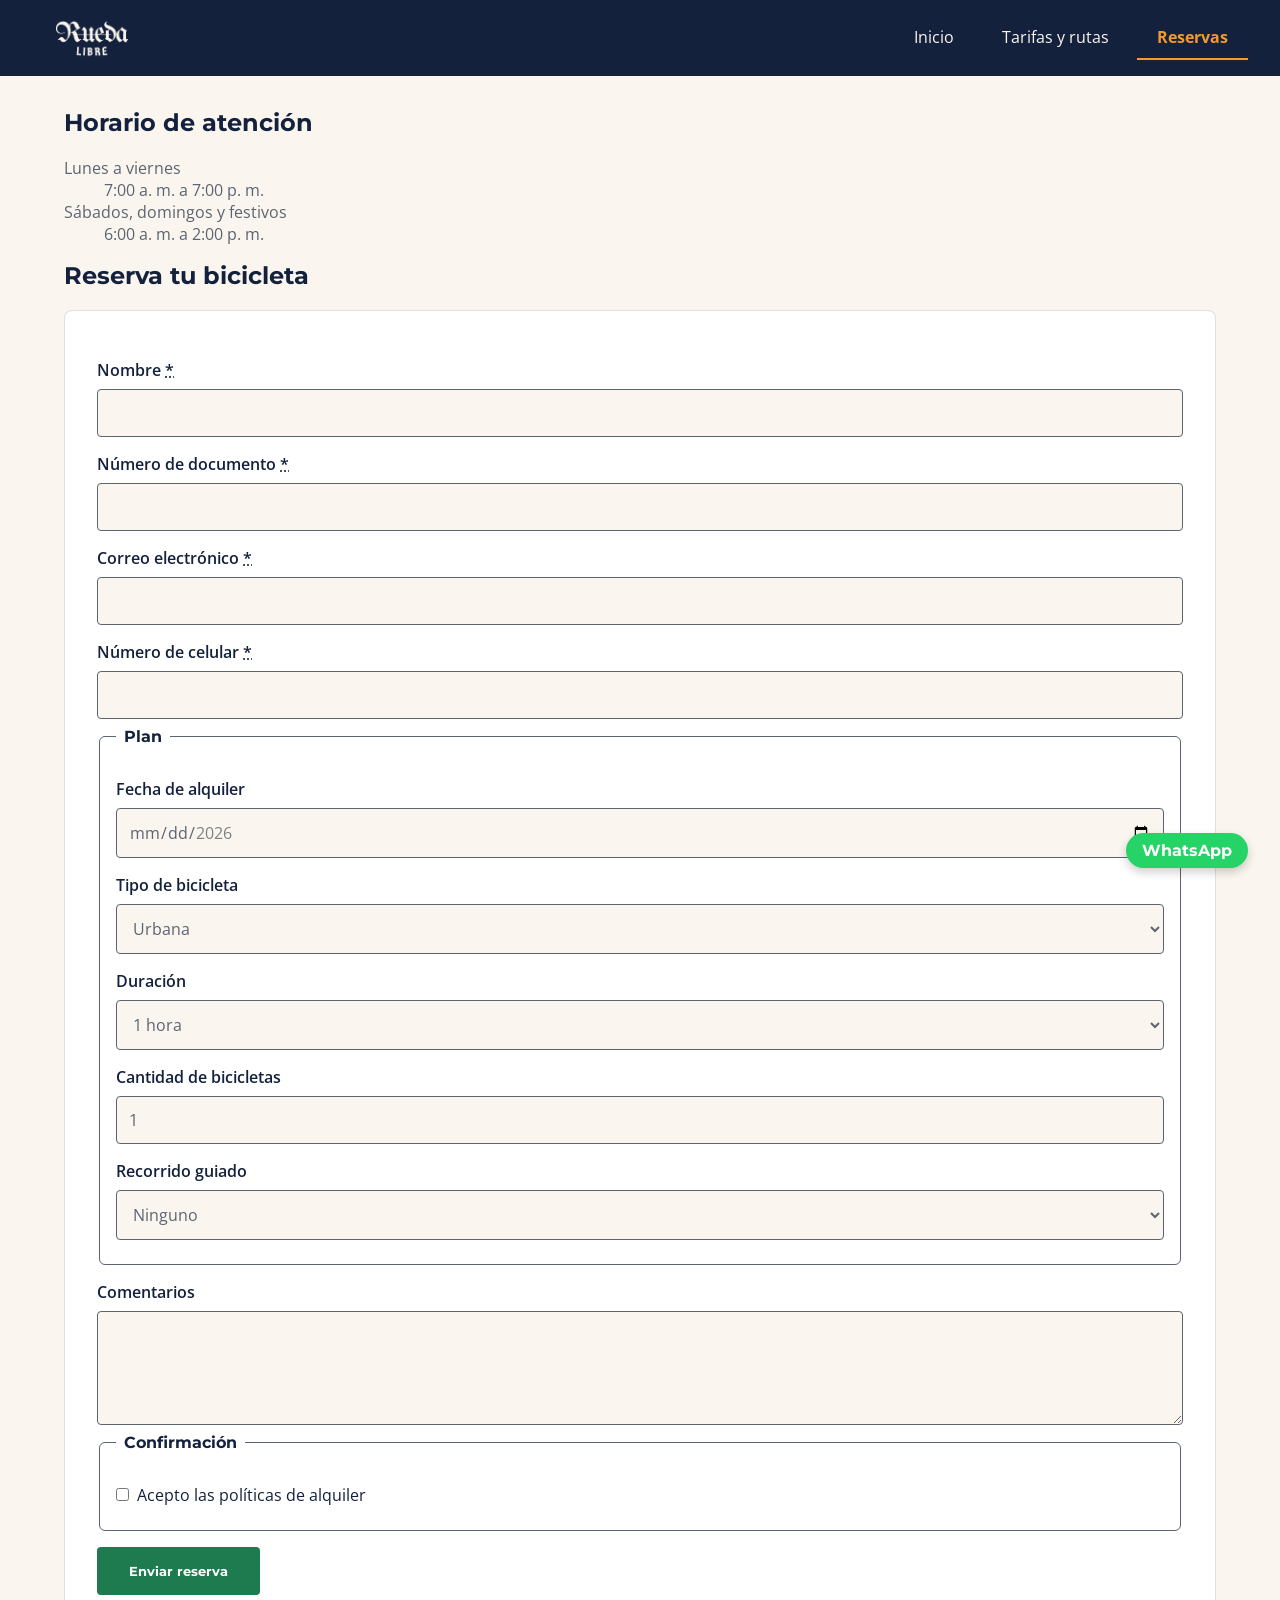
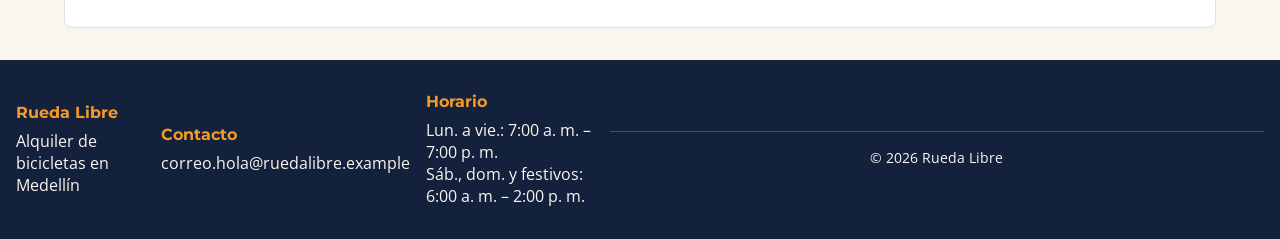
==== commit d30a4574: "Listo semana 2 dia 2" ====
--- a/paginas/reservas.html
+++ b/paginas/reservas.html
@@ -3,147 +3,115 @@
 
 <head>
   <meta charset="UTF-8">
-  <title>Rueda Libre</title>
+  <meta name="viewport" content="width=device-width, initial-scale=1.0">
+  <title>Reservas | Rueda Libre</title>
   <link rel="preconnect" href="https://fonts.googleapis.com">
   <link rel="preconnect" href="https://fonts.gstatic.com" crossorigin>
-  <link href="https://fonts.googleapis.com/css2?family=Montserrat:wght@700&family=Open+Sans:wght@400;600&display=swap">
+  <link href="https://fonts.googleapis.com/css2?family=Montserrat:wght@700&family=Open+Sans:wght@400;600&display=swap" rel="stylesheet">
   <link rel="stylesheet" href="../css/styles.css">
-  <title>Reservas</title>
 </head>
-<!-- Menu -->
-<header>
-  <div style="text-align: left;">
-    <a href="../index.html">
-      <img src="../img/logo2.png" alt="loguito" width="150px">
-    </a>
-  </div>
-  <nav class="menu-container">
-    <ul id="menu">
-      <li><a href="../index.html" class="menu-btn">Inicio</a></li>
-      <li><a href="tarifas.html" class="menu-btn">Tarifas y rutas</a></li>
-      <li><a href="reservas.html" class="menu-btn">Reservas</a></li>
-    </ul>
-  </nav>
-</header>
-
-<script>
-  document.addEventListener("DOMContentLoaded", () => {
-    let pathActual = window.location.pathname;
-
-    if (pathActual.endsWith('/') || pathActual === '') {
-      pathActual = 'index.html';
-    }
-
-    const enlaces = document.querySelectorAll("#menu .menu-btn");
-
-    enlaces.forEach(enlace => {
-      const hrefEnlace = enlace.getAttribute("href");
-      if (pathActual.endsWith(hrefEnlace)) {
-        enlace.classList.add("activo");
-      }
-    });
-  });
-</script>
 
 <body>
+  <!-- Menú -->
+  <header>
+    <a href="../index.html">
+      <img src="../img/logo2.png" alt="Logo de Rueda Libre">
+    </a>
+    <nav class="menu-container">
+      <ul id="menu">
+        <li><a href="../index.html" class="menu-btn">Inicio</a></li>
+        <li><a href="tarifas.html" class="menu-btn">Tarifas y rutas</a></li>
+        <li><a href="reservas.html" class="menu-btn">Reservas</a></li>
+      </ul>
+    </nav>
+  </header>
 
-  <!-- Formulario -->
   <main>
     <section>
-      <h3>Horario de atención</h3>
+      <h2>Horario de atención</h2>
       <dl>
-        <dt>Lunes a viernes </dt>
-        <dt>7:00 a. m. a 7:00 p. m.</dt>
+        <dt>Lunes a viernes</dt>
+        <dd>7:00 a. m. a 7:00 p. m.</dd>
         <dt>Sábados, domingos y festivos</dt>
-        <dt>6:00 a. m. a 2:00 p. m.</dt>
+        <dd>6:00 a. m. a 2:00 p. m.</dd>
       </dl>
     </section>
+
     <section>
+      <h2>Reserva tu bicicleta</h2>
       <form action="#" method="POST">
-        <h2>Reserva tu bicicleta</h2>
-        </fieldset>
         <p>
-          <label for="name">
-            <span>Nombre:</span>
-            <strong><abbr title="required min"></abbr></strong>
-          </label>
-          <input type="text" id="name" name="username" required minlength="3" />
+          <label for="nombre">Nombre <abbr title="obligatorio">*</abbr></label>
+          <input type="text" id="nombre" name="nombre" required minlength="3">
         </p>
         <p>
-          <label for="documento">Numero de documento</label>
+          <label for="documento">Número de documento <abbr title="obligatorio">*</abbr></label>
           <input type="text" id="documento" name="documento" inputmode="numeric" required pattern="[0-9]{6,10}"
-            title="Solo numeros entre 6 y 10 digitos">
-
+            title="Solo números, entre 6 y 10 dígitos">
         </p>
         <p>
-          <label for="mail">
-            <span>Correo electrónico:</span>
-            <strong><abbr title="required"></abbr></strong>
-          </label>
-          <input type="email" id="mail" name="usermail" required />
+          <label for="correo">Correo electrónico <abbr title="obligatorio">*</abbr></label>
+          <input type="email" id="correo" name="correo" required>
         </p>
         <p>
-          <label for="celular">Numero de celular: </label>
-          <strong><abbr title="required"></abbr></strong>
+          <label for="celular">Número de celular <abbr title="obligatorio">*</abbr></label>
           <input type="tel" id="celular" name="celular" required pattern="3[0-9]{9}"
-            title="Debe tener 10 dígitos y empezar por 3 (Ej: 3123456789)" />
+            title="Debe tener 10 dígitos y empezar por 3 (ej.: 3123456789)">
         </p>
 
         <fieldset>
           <legend>Plan</legend>
           <p>
-            <label for="fecha"> Fecha de alquiler</label>
-            <input type="date" id="fecha" name="fecha de alquiler" min="2026-11-01" max="2026-12-31" required>
+            <label for="fecha">Fecha de alquiler</label>
+            <input type="date" id="fecha" name="fecha" min="2026-11-01" max="2026-12-31" required>
           </p>
           <p>
-            <label for="tipo de bicicleta"> Tipo de bicicleta</label>
-            <select id="tipo de bicicleta" name="Seleccione tipo de bicicleta" required</option>
-              <option value="Urbana">Urbana</option>
-              <option value="Montaña">Montaña</option>
-              <option value="Electrica">Electrica</option>
+            <label for="tipo-bicicleta">Tipo de bicicleta</label>
+            <select id="tipo-bicicleta" name="tipo-bicicleta" required>
+              <option value="urbana">Urbana</option>
+              <option value="montana">Montaña</option>
+              <option value="electrica">Eléctrica</option>
             </select>
           </p>
           <p>
-            <label for="Plan"> Plan</label>
-            <select id="Plan" name="Plan" <option value="ninguno">Ninguno </option>
-              <option value="1 hora">1 hora</option>
-              <option value="Medio día (4h)">Medio día (4h)</option>
-              <option value="Día completo">Día completo</option>
+            <label for="plan">Duración</label>
+            <select id="plan" name="plan" required>
+              <option value="1-hora">1 hora</option>
+              <option value="medio-dia">Medio día (4 h)</option>
+              <option value="dia-completo">Día completo</option>
             </select>
           </p>
-
           <p>
             <label for="cantidad">Cantidad de bicicletas</label>
             <input type="number" id="cantidad" name="cantidad" value="1" min="1" max="6">
           </p>
-
           <p>
             <label for="recorrido">Recorrido guiado</label>
             <select id="recorrido" name="recorrido">
               <option value="ninguno">Ninguno</option>
-              <option value="rio-y-parques">Rio y Parques</option>
+              <option value="rio-parques">Río Parques</option>
               <option value="sabores-de-barrio">Sabores de Barrio</option>
               <option value="reto-las-palmas">Reto Las Palmas</option>
             </select>
           </p>
         </fieldset>
+
         <p>
-          <label for="comentarios">Comentarios</label><br>
-          <textarea id="comentarios" name="comentarios" rows="4" cols="40" maxlength="300"></textarea>
+          <label for="comentarios">Comentarios</label>
+          <textarea id="comentarios" name="comentarios" rows="4" maxlength="300"></textarea>
         </p>
+
         <fieldset>
           <legend>Confirmación</legend>
           <p>
             <input type="checkbox" id="politicas" name="politicas" value="aceptadas" required>
-            <label for="politicas">Acepto las politicas de alquiler</label>
+            <label for="politicas">Acepto las políticas de alquiler</label>
           </p>
         </fieldset>
 
         <button type="submit">Enviar reserva</button>
       </form>
     </section>
-    </section>
-
   </main>
 
   <a href="https://wa.me/573000000000" class="whatsapp-flotante" target="_blank" rel="noopener">WhatsApp</a>
@@ -161,11 +129,32 @@
 
     <div class="footer-col">
       <h4>Horario</h4>
-      <p>Lunes a sábado: 7:00 a. m. – 6:00 p. m.</p>
+      <p>Lun. a vie.: 7:00 a. m. – 7:00 p. m.</p>
+      <p>Sáb., dom. y festivos: 6:00 a. m. – 2:00 p. m.</p>
     </div>
 
     <p class="footer-copy">© 2026 Rueda Libre</p>
   </footer>
+
+  <!-- Script para marcar el botón activo -->
+  <script>
+    document.addEventListener("DOMContentLoaded", () => {
+      let pathActual = window.location.pathname;
+
+      if (pathActual.endsWith('/') || pathActual === '') {
+        pathActual = 'index.html';
+      }
+
+      const enlaces = document.querySelectorAll("#menu .menu-btn");
+
+      enlaces.forEach(enlace => {
+        const hrefEnlace = enlace.getAttribute("href");
+        if (pathActual.endsWith(hrefEnlace)) {
+          enlace.classList.add("activo");
+        }
+      });
+    });
+  </script>
 </body>
 
 </html>
--- a/css/styles.css
+++ b/css/styles.css
@@ -46,6 +46,7 @@
 /* Encabezados agrupados */
 h1,
 h2,
+h3,
 h4,
 h5,
 h6 {
@@ -67,24 +68,30 @@
 /* NAVEGACIÓN Y ESTADOS */
 header {
   background-color: var(--azul-noche);
-  padding: var(--espacio-md) var(--espacio-lg);
-  display: flex;
-  justify-content: space-between;
+  padding: var(--espacio-md);
+  display: flex;
+  flex-direction: column;
   align-items: center;
-  flex-wrap: wrap;
-  gap: var(--espacio-md);
+  gap: var(--espacio-sm);
 }
 
 header h3 {
-  font-size: 4.rem;
+  font-size: 2.5rem;
   color: #ffffff;
-  margin: 1;
+  margin: 0;
+}
+
+header img {
+  width: 120px;
+  display: block;
 }
 
 /* Menú horizontal sin viñetas */
 #menu {
   display: flex;
-  gap: var(--espacio-md);
+  flex-wrap: wrap;
+  justify-content: center;
+  gap: var(--espacio-sm);
   list-style: none;
   margin: 0;
   padding: 0;
@@ -109,33 +116,44 @@
 .menu-btn.activo {
   color: #F39A2B;
   font-weight: bold;
-  border-bottom: 2px solid #007bff;
+  border-bottom: 2px solid var(--naranja-pedal);
   /* Una línea bonita abajo */
+}
+
+img {
+  max-width: 100%;
+  height: auto;
 }
 
 .mi-imagen {
   width: 100px;
   height: auto;
   display: block;
-  margin: 1 auto;
-}
-
+  margin: 0 auto;
+}
+
+/* COMPONENTES: TARJETAS DE LA FLOTA */
 .flota {
   display: grid;
-  grid-template-columns: repeat(auto-fill, minmax(250px, 1fr));
+  grid-template-columns: 1fr;        
   gap: var(--espacio-lg);
 }
 
 .tarjeta-servicio {
-  display:flex;
+  display: flex;
   flex-direction: column;
   background-color: #ffffff;
+  border: 1px solid rgba(91, 100, 112, 0.2);
+  border-radius: 8px;
+  padding: var(--espacio-md);
+  position: relative;
 }
 
 .tarjeta-servicio img {
   width: 100%;
   height: 180px;
-  object-fit:cover;
+  object-fit: cover;
+  border-radius: 4px;
 }
 
 .tarjeta-servicio .btn-cta {
@@ -147,22 +165,6 @@
   font-weight: 700;
   font-size: 1.2rem;
   color: var(--verde-ruta);
-}
-
-/* COMPONENTES: TARJETAS Y SECCIONES */
-.tarjeta-servicio {
-  background-color: var(--crema);
-  border: 1px solid rgba(91, 100, 112, 0.2);
-  border-radius: 8px;
-  padding: var(--espacio-md);
-  margin-bottom: var(--espacio-md);
-  position: relative;
-}
-
-.tarjeta-servicio img {
-  width: 100%;
-  height: auto;
-  border-radius: 4px;
 }
 
 /* Etiqueta "Nuevo" */
@@ -202,7 +204,8 @@
 
 th,
 td {
-  padding: var(--espacio-md);
+  padding: var(--espacio-sm);
+  font-size: 0.85rem;
   border-bottom: 1px solid rgba(91, 100, 112, 0.15);
   text-align: left;
 }
@@ -252,12 +255,6 @@
   margin-bottom: 0;
   font-weight: normal;
   cursor: pointer;
-}
-
-label {
-  font-weight: 600;
-  color: var(--azul-noche);
-  margin-bottom: var(--espacio-sm);
 }
 
 input[type="text"],
@@ -342,10 +339,11 @@
   background-color: var(--azul-noche);
   color: var(--crema);
   display: flex;
-  flex-wrap: wrap;                
-  justify-content: space-around; 
-  gap: var(--espacio-lg);
-  padding: var(--espacio-lg);
+  flex-direction: column;
+  align-items: center;
+  text-align: center;
+  gap: var(--espacio-md);
+  padding: var(--espacio-lg) var(--espacio-md);
   margin-top: auto;
 }
 
@@ -369,10 +367,42 @@
 }
 
 .footer-copy {
-  width: 100%;                  
+  width: 100%;
   text-align: center;
   margin: 0;
   padding-top: var(--espacio-md);
   border-top: 1px solid rgba(250, 246, 239, 0.2);
   font-size: 0.85rem;
+}
+
+/* ===== TABLET: 768px en adelante ===== */
+@media (min-width: 768px) {
+  header {
+    flex-direction: row;
+    justify-content: space-between;
+    padding: var(--espacio-md) var(--espacio-lg);
+  }
+
+  .flota {
+    grid-template-columns: repeat(2, 1fr);
+  }
+
+  th,
+  td {
+    padding: var(--espacio-md);
+    font-size: 1rem;
+  }
+
+  footer {
+    flex-direction: row;
+    justify-content: space-around;
+    text-align: left;
+  }
+}
+
+/* ===== ESCRITORIO: 1200px en adelante ===== */
+@media (min-width: 1200px) {
+  .flota {
+    grid-template-columns: repeat(3, 1fr);
+  }
 }
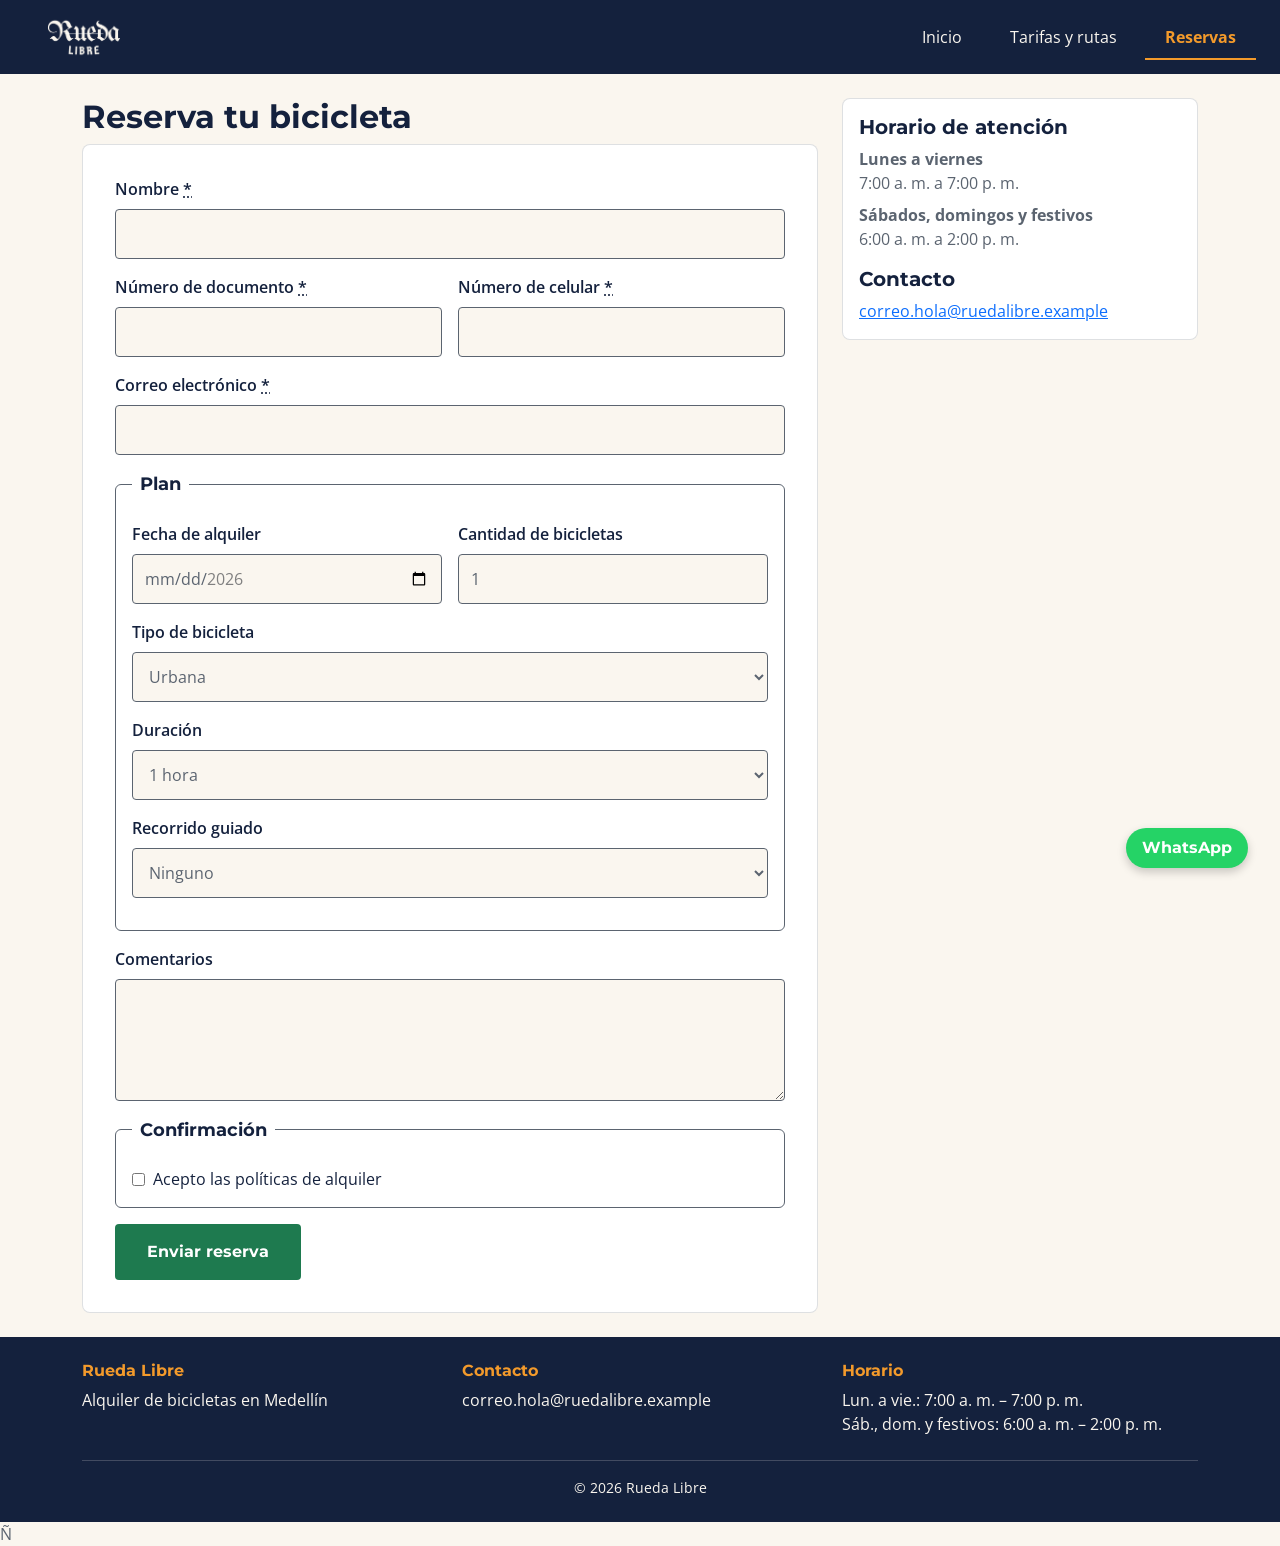
==== commit dd7cf98f: "Se arreglan y añaden cosas de Bootstrap que se desorganizaron" ====
--- a/paginas/reservas.html
+++ b/paginas/reservas.html
@@ -8,17 +8,21 @@
   <link rel="preconnect" href="https://fonts.googleapis.com">
   <link rel="preconnect" href="https://fonts.gstatic.com" crossorigin>
   <link href="https://fonts.googleapis.com/css2?family=Montserrat:wght@700&family=Open+Sans:wght@400;600&display=swap" rel="stylesheet">
+
+  <link href="https://cdn.jsdelivr.net/npm/bootstrap@5.3.3/dist/css/bootstrap.min.css" rel="stylesheet"
+    integrity="sha384-QWTKZyjpPEjISv5WaRU9OFeRpok6YctnYmDr5pNlyT2bRjXh0JMhjY6hW+ALEwIH" crossorigin="anonymous">
+
   <link rel="stylesheet" href="../css/styles.css">
 </head>
 
-<body>
+<body class="d-flex flex-column min-vh-100">
   <!-- Menú -->
-  <header>
+  <header class="d-flex flex-column flex-md-row justify-content-md-between align-items-center gap-2 px-3 px-md-4 py-3">
     <a href="../index.html">
-      <img src="../img/logo2.png" alt="Logo de Rueda Libre">
+      <img src="../img/logo2.png" alt="Logo de Rueda Libre" class="d-block">
     </a>
-    <nav class="menu-container">
-      <ul id="menu">
+    <nav>
+      <ul id="menu" class="list-unstyled d-flex flex-wrap justify-content-center gap-2 m-0">
         <li><a href="../index.html" class="menu-btn">Inicio</a></li>
         <li><a href="tarifas.html" class="menu-btn">Tarifas y rutas</a></li>
         <li><a href="reservas.html" class="menu-btn">Reservas</a></li>
@@ -26,117 +30,143 @@
     </nav>
   </header>
 
-  <main>
-    <section>
-      <h2>Horario de atención</h2>
-      <dl>
-        <dt>Lunes a viernes</dt>
-        <dd>7:00 a. m. a 7:00 p. m.</dd>
-        <dt>Sábados, domingos y festivos</dt>
-        <dd>6:00 a. m. a 2:00 p. m.</dd>
-      </dl>
-    </section>
+  <main class="container py-4">
+    <div class="row g-4">
 
-    <section>
-      <h2>Reserva tu bicicleta</h2>
-      <form action="#" method="POST">
-        <p>
-          <label for="nombre">Nombre <abbr title="obligatorio">*</abbr></label>
-          <input type="text" id="nombre" name="nombre" required minlength="3">
-        </p>
-        <p>
-          <label for="documento">Número de documento <abbr title="obligatorio">*</abbr></label>
-          <input type="text" id="documento" name="documento" inputmode="numeric" required pattern="[0-9]{6,10}"
-            title="Solo números, entre 6 y 10 dígitos">
-        </p>
-        <p>
-          <label for="correo">Correo electrónico <abbr title="obligatorio">*</abbr></label>
-          <input type="email" id="correo" name="correo" required>
-        </p>
-        <p>
-          <label for="celular">Número de celular <abbr title="obligatorio">*</abbr></label>
-          <input type="tel" id="celular" name="celular" required pattern="3[0-9]{9}"
-            title="Debe tener 10 dígitos y empezar por 3 (ej.: 3123456789)">
-        </p>
+      <section class="col-12 col-md-8">
+        <h2>Reserva tu bicicleta</h2>
+        <form action="#" method="POST">
+          <p>
+            <label for="nombre">Nombre <abbr title="obligatorio">*</abbr></label>
+            <input type="text" id="nombre" name="nombre" required minlength="3">
+          </p>
 
-        <fieldset>
-          <legend>Plan</legend>
+
+          <div class="row g-3">
+            <div class="col-12 col-sm-6">
+              <p>
+                <label for="documento">Número de documento <abbr title="obligatorio">*</abbr></label>
+                <input type="text" id="documento" name="documento" inputmode="numeric" required pattern="[0-9]{6,10}"
+                  title="Solo números, entre 6 y 10 dígitos">
+              </p>
+            </div>
+            <div class="col-12 col-sm-6">
+              <p>
+                <label for="celular">Número de celular <abbr title="obligatorio">*</abbr></label>
+                <input type="tel" id="celular" name="celular" required pattern="3[0-9]{9}"
+                  title="Debe tener 10 dígitos y empezar por 3 (ej.: 3123456789)">
+              </p>
+            </div>
+          </div>
+
           <p>
-            <label for="fecha">Fecha de alquiler</label>
-            <input type="date" id="fecha" name="fecha" min="2026-11-01" max="2026-12-31" required>
+            <label for="correo">Correo electrónico <abbr title="obligatorio">*</abbr></label>
+            <input type="email" id="correo" name="correo" required>
           </p>
+
+          <fieldset>
+            <legend>Plan</legend>
+            <div class="row g-3">
+              <div class="col-12 col-sm-6">
+                <p>
+                  <label for="fecha">Fecha de alquiler</label>
+                  <input type="date" id="fecha" name="fecha" min="2026-11-01" max="2026-12-31" required>
+                </p>
+              </div>
+              <div class="col-12 col-sm-6">
+                <p>
+                  <label for="cantidad">Cantidad de bicicletas</label>
+                  <input type="number" id="cantidad" name="cantidad" value="1" min="1" max="6">
+                </p>
+              </div>
+            </div>
+            <p>
+              <label for="tipo-bicicleta">Tipo de bicicleta</label>
+              <select id="tipo-bicicleta" name="tipo-bicicleta" required>
+                <option value="urbana">Urbana</option>
+                <option value="montana">Montaña</option>
+                <option value="electrica">Eléctrica</option>
+              </select>
+            </p>
+            <p>
+              <label for="plan">Duración</label>
+              <select id="plan" name="plan" required>
+                <option value="1-hora">1 hora</option>
+                <option value="medio-dia">Medio día (4 h)</option>
+                <option value="dia-completo">Día completo</option>
+              </select>
+            </p>
+            <p>
+              <label for="recorrido">Recorrido guiado</label>
+              <select id="recorrido" name="recorrido">
+                <option value="ninguno">Ninguno</option>
+                <option value="rio-parques">Río Parques</option>
+                <option value="sabores-de-barrio">Sabores de Barrio</option>
+                <option value="reto-las-palmas">Reto Las Palmas</option>
+              </select>
+            </p>
+          </fieldset>
+
           <p>
-            <label for="tipo-bicicleta">Tipo de bicicleta</label>
-            <select id="tipo-bicicleta" name="tipo-bicicleta" required>
-              <option value="urbana">Urbana</option>
-              <option value="montana">Montaña</option>
-              <option value="electrica">Eléctrica</option>
-            </select>
+            <label for="comentarios">Comentarios</label>
+            <textarea id="comentarios" name="comentarios" rows="4" maxlength="300"></textarea>
           </p>
-          <p>
-            <label for="plan">Duración</label>
-            <select id="plan" name="plan" required>
-              <option value="1-hora">1 hora</option>
-              <option value="medio-dia">Medio día (4 h)</option>
-              <option value="dia-completo">Día completo</option>
-            </select>
-          </p>
-          <p>
-            <label for="cantidad">Cantidad de bicicletas</label>
-            <input type="number" id="cantidad" name="cantidad" value="1" min="1" max="6">
-          </p>
-          <p>
-            <label for="recorrido">Recorrido guiado</label>
-            <select id="recorrido" name="recorrido">
-              <option value="ninguno">Ninguno</option>
-              <option value="rio-parques">Río Parques</option>
-              <option value="sabores-de-barrio">Sabores de Barrio</option>
-              <option value="reto-las-palmas">Reto Las Palmas</option>
-            </select>
-          </p>
-        </fieldset>
 
-        <p>
-          <label for="comentarios">Comentarios</label>
-          <textarea id="comentarios" name="comentarios" rows="4" maxlength="300"></textarea>
-        </p>
+          <fieldset>
+            <legend>Confirmación</legend>
+            <p class="mb-0">
+              <input type="checkbox" id="politicas" name="politicas" value="aceptadas" required>
+              <label for="politicas">Acepto las políticas de alquiler</label>
+            </p>
+          </fieldset>
 
-        <fieldset>
-          <legend>Confirmación</legend>
-          <p>
-            <input type="checkbox" id="politicas" name="politicas" value="aceptadas" required>
-            <label for="politicas">Acepto las políticas de alquiler</label>
-          </p>
-        </fieldset>
+          <button type="submit">Enviar reserva</button>
+        </form>
+      </section>
 
-        <button type="submit">Enviar reserva</button>
-      </form>
-    </section>
+
+      <aside class="col-12 col-md-4">
+        <div class="tarjeta-servicio">
+          <h2 class="fs-5">Horario de atención</h2>
+          <dl>
+            <dt>Lunes a viernes</dt>
+            <dd>7:00 a. m. a 7:00 p. m.</dd>
+            <dt>Sábados, domingos y festivos</dt>
+            <dd>6:00 a. m. a 2:00 p. m.</dd>
+          </dl>
+          <h2 class="fs-5">Contacto</h2>
+          <p class="mb-0"><a href="mailto:correo.hola@ruedalibre.example">correo.hola@ruedalibre.example</a></p>
+        </div>
+      </aside>
+    </div>
   </main>
 
   <a href="https://wa.me/573000000000" class="whatsapp-flotante" target="_blank" rel="noopener">WhatsApp</a>
 
-  <footer>
-    <div class="footer-col">
-      <h4>Rueda Libre</h4>
-      <p>Alquiler de bicicletas en Medellín</p>
+  <footer class="mt-auto">
+    <div class="container py-4">
+      <div class="row g-4 text-center text-md-start">
+        <div class="col-12 col-md-4">
+          <h4 class="fs-6 mb-2">Rueda Libre</h4>
+          <p class="mb-0">Alquiler de bicicletas en Medellín</p>
+        </div>
+        <div class="col-12 col-md-4">
+          <h4 class="fs-6 mb-2">Contacto</h4>
+          <a href="mailto:correo.hola@ruedalibre.example">correo.hola@ruedalibre.example</a>
+        </div>
+        <div class="col-12 col-md-4">
+          <h4 class="fs-6 mb-2">Horario</h4>
+          <p class="mb-0">Lun. a vie.: 7:00 a. m. – 7:00 p. m.</p>
+          <p class="mb-0">Sáb., dom. y festivos: 6:00 a. m. – 2:00 p. m.</p>
+        </div>
+        <div class="col-12">
+          <p class="footer-copy text-center small pt-3 mb-0">© 2026 Rueda Libre</p>
+        </div>
+      </div>
     </div>
-
-    <div class="footer-col">
-      <h4>Contacto</h4>
-      <a href="mailto:correo.hola@ruedalibre.example">correo.hola@ruedalibre.example</a>
-    </div>
-
-    <div class="footer-col">
-      <h4>Horario</h4>
-      <p>Lun. a vie.: 7:00 a. m. – 7:00 p. m.</p>
-      <p>Sáb., dom. y festivos: 6:00 a. m. – 2:00 p. m.</p>
-    </div>
-
-    <p class="footer-copy">© 2026 Rueda Libre</p>
   </footer>
 
-  <!-- Script para marcar el botón activo -->
+
   <script>
     document.addEventListener("DOMContentLoaded", () => {
       let pathActual = window.location.pathname;
@@ -155,6 +185,9 @@
       });
     });
   </script>
+  <script src="https://cdn.jsdelivr.net/npm/bootstrap@5.3.3/dist/js/bootstrap.bundle.min.js"
+    integrity="sha384-YvpcrYf0tY3lHB60NNkmXc5s9fDVZLESaAA55NDzOxhy9GkcIdslK1eN7N6jIeHz" crossorigin="anonymous"></script>
 </body>
 
-</html>+</html>
+Ñ
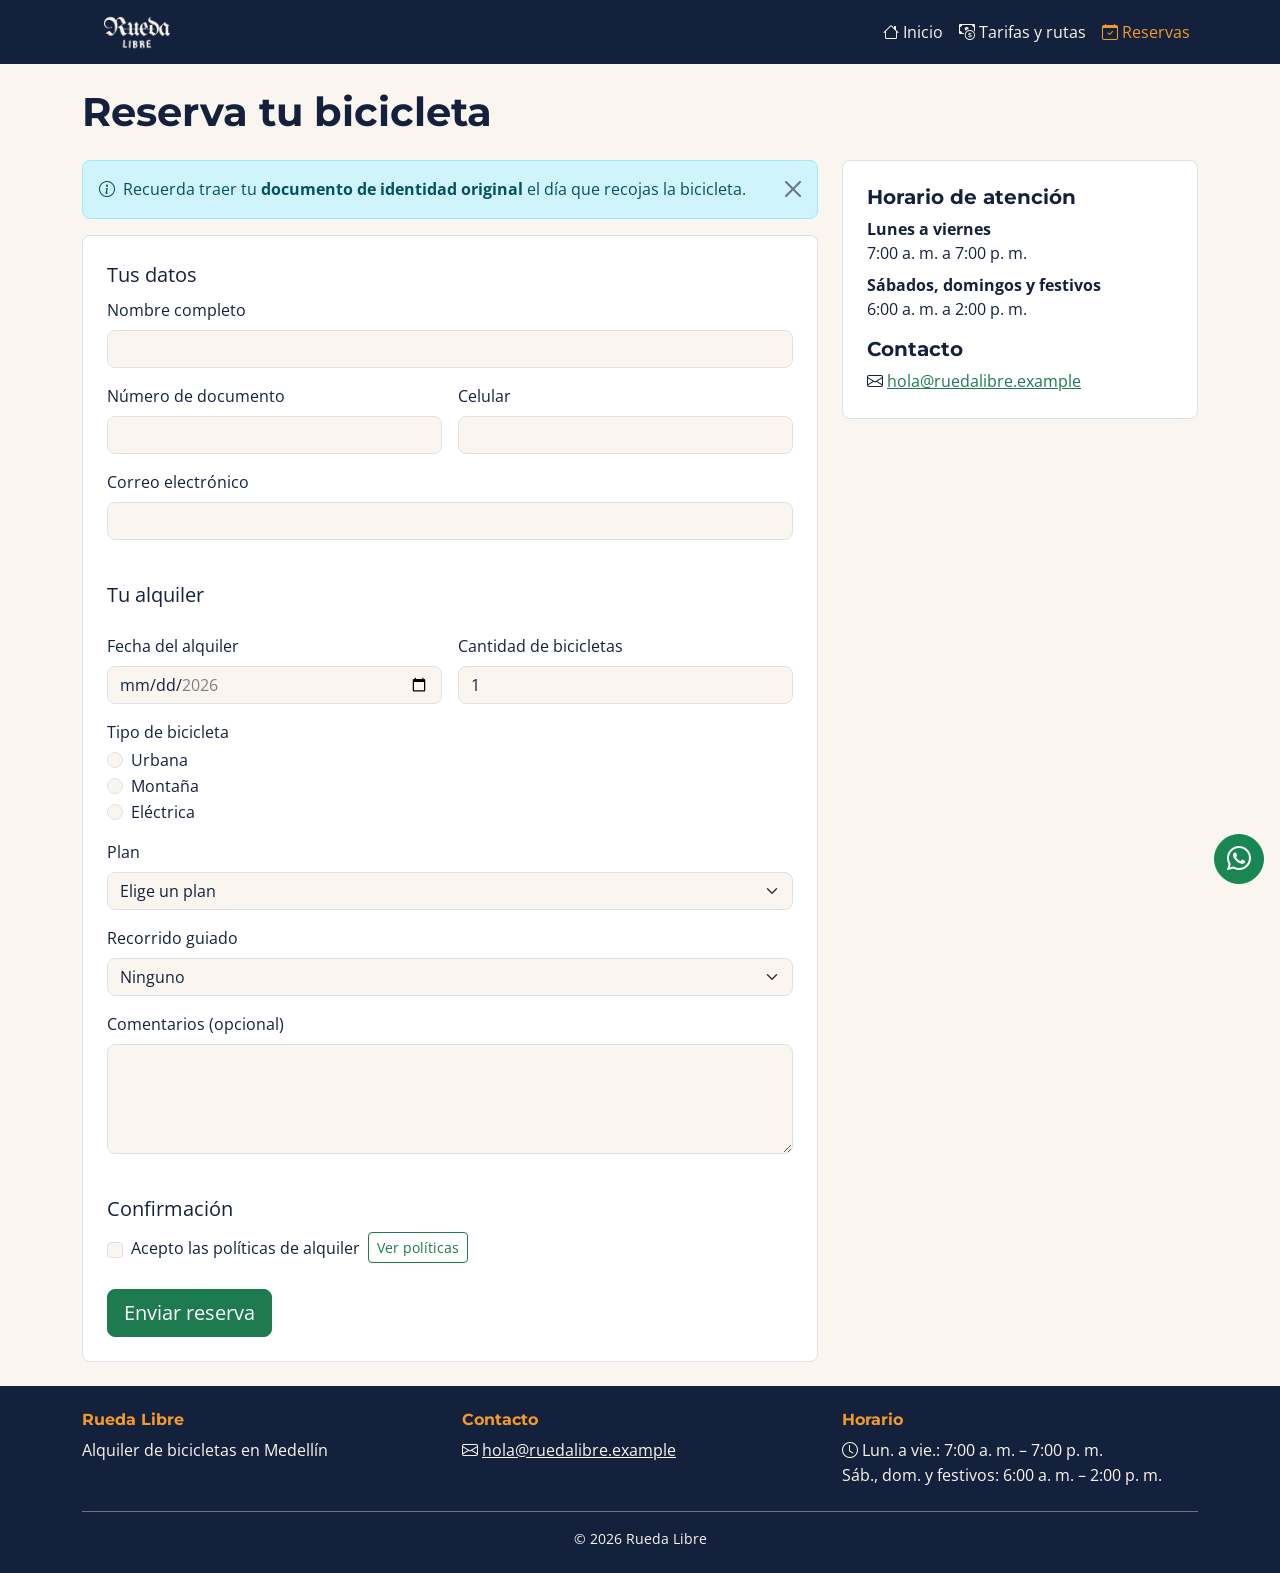
==== commit 36baa337: "Toques finales antes de entregar" ====
--- a/paginas/reservas.html
+++ b/paginas/reservas.html
@@ -4,129 +4,156 @@
 <head>
   <meta charset="UTF-8">
   <meta name="viewport" content="width=device-width, initial-scale=1.0">
+  <meta name="description" content="Rueda Libre: alquiler de bicicletas y recorridos guiados en Medellín.">
   <title>Reservas | Rueda Libre</title>
   <link rel="preconnect" href="https://fonts.googleapis.com">
   <link rel="preconnect" href="https://fonts.gstatic.com" crossorigin>
   <link href="https://fonts.googleapis.com/css2?family=Montserrat:wght@700&family=Open+Sans:wght@400;600&display=swap" rel="stylesheet">
-
   <link href="https://cdn.jsdelivr.net/npm/bootstrap@5.3.3/dist/css/bootstrap.min.css" rel="stylesheet"
     integrity="sha384-QWTKZyjpPEjISv5WaRU9OFeRpok6YctnYmDr5pNlyT2bRjXh0JMhjY6hW+ALEwIH" crossorigin="anonymous">
-
+  <link href="https://cdn.jsdelivr.net/npm/bootstrap-icons@1.11.3/font/bootstrap-icons.min.css" rel="stylesheet">
   <link rel="stylesheet" href="../css/styles.css">
 </head>
 
 <body class="d-flex flex-column min-vh-100">
-  <!-- Menú -->
-  <header class="d-flex flex-column flex-md-row justify-content-md-between align-items-center gap-2 px-3 px-md-4 py-3">
-    <a href="../index.html">
-      <img src="../img/logo2.png" alt="Logo de Rueda Libre" class="d-block">
-    </a>
-    <nav>
-      <ul id="menu" class="list-unstyled d-flex flex-wrap justify-content-center gap-2 m-0">
-        <li><a href="../index.html" class="menu-btn">Inicio</a></li>
-        <li><a href="tarifas.html" class="menu-btn">Tarifas y rutas</a></li>
-        <li><a href="reservas.html" class="menu-btn">Reservas</a></li>
-      </ul>
-    </nav>
-  </header>
+  <nav class="navbar navbar-expand-lg navbar-dark rl-navbar">
+    <div class="container">
+      <a class="navbar-brand" href="../index.html">
+        <img src="../img/logo2.png" alt="Rueda Libre, ir al inicio" width="110">
+      </a>
+      <button class="navbar-toggler" type="button" data-bs-toggle="collapse" data-bs-target="#menuPrincipal"
+        aria-controls="menuPrincipal" aria-expanded="false" aria-label="Abrir menú">
+        <span class="navbar-toggler-icon"></span>
+      </button>
+      <div class="collapse navbar-collapse" id="menuPrincipal">
+        <ul class="navbar-nav ms-auto">
+          <li class="nav-item">
+            <a class="nav-link" href="../index.html"><i class="bi bi-house me-1" aria-hidden="true"></i>Inicio</a>
+          </li>
+          <li class="nav-item">
+            <a class="nav-link" href="tarifas.html"><i class="bi bi-cash-coin me-1" aria-hidden="true"></i>Tarifas y rutas</a>
+          </li>
+          <li class="nav-item">
+            <a class="nav-link active" aria-current="page" href="reservas.html"><i class="bi bi-calendar-check me-1" aria-hidden="true"></i>Reservas</a>
+          </li>
+        </ul>
+      </div>
+    </div>
+  </nav>
 
   <main class="container py-4">
+    <h1 class="mb-4">Reserva tu bicicleta</h1>
     <div class="row g-4">
-
+      <!-- Formulario -->
       <section class="col-12 col-md-8">
-        <h2>Reserva tu bicicleta</h2>
-        <form action="#" method="POST">
-          <p>
-            <label for="nombre">Nombre <abbr title="obligatorio">*</abbr></label>
-            <input type="text" id="nombre" name="nombre" required minlength="3">
-          </p>
-
-
-          <div class="row g-3">
-            <div class="col-12 col-sm-6">
-              <p>
-                <label for="documento">Número de documento <abbr title="obligatorio">*</abbr></label>
-                <input type="text" id="documento" name="documento" inputmode="numeric" required pattern="[0-9]{6,10}"
-                  title="Solo números, entre 6 y 10 dígitos">
-              </p>
-            </div>
-            <div class="col-12 col-sm-6">
-              <p>
-                <label for="celular">Número de celular <abbr title="obligatorio">*</abbr></label>
-                <input type="tel" id="celular" name="celular" required pattern="3[0-9]{9}"
-                  title="Debe tener 10 dígitos y empezar por 3 (ej.: 3123456789)">
-              </p>
-            </div>
-          </div>
-
-          <p>
-            <label for="correo">Correo electrónico <abbr title="obligatorio">*</abbr></label>
-            <input type="email" id="correo" name="correo" required>
-          </p>
-
-          <fieldset>
-            <legend>Plan</legend>
-            <div class="row g-3">
-              <div class="col-12 col-sm-6">
-                <p>
-                  <label for="fecha">Fecha de alquiler</label>
-                  <input type="date" id="fecha" name="fecha" min="2026-11-01" max="2026-12-31" required>
-                </p>
-              </div>
-              <div class="col-12 col-sm-6">
-                <p>
-                  <label for="cantidad">Cantidad de bicicletas</label>
-                  <input type="number" id="cantidad" name="cantidad" value="1" min="1" max="6">
-                </p>
-              </div>
-            </div>
-            <p>
-              <label for="tipo-bicicleta">Tipo de bicicleta</label>
-              <select id="tipo-bicicleta" name="tipo-bicicleta" required>
-                <option value="urbana">Urbana</option>
-                <option value="montana">Montaña</option>
-                <option value="electrica">Eléctrica</option>
-              </select>
-            </p>
-            <p>
-              <label for="plan">Duración</label>
-              <select id="plan" name="plan" required>
+        <div class="alert alert-info alert-dismissible fade show" role="alert">
+          <i class="bi bi-info-circle me-1" aria-hidden="true"></i>
+          Recuerda traer tu <strong>documento de identidad original</strong> el día que recojas la bicicleta.
+          <button type="button" class="btn-close" data-bs-dismiss="alert" aria-label="Cerrar aviso"></button>
+        </div>
+
+        <form action="#" method="post" class="needs-validation p-4 bg-white border rounded" novalidate>
+          <fieldset class="mb-4">
+            <legend class="fs-5">Tus datos</legend>
+            <div class="mb-3">
+              <label for="nombre" class="form-label">Nombre completo</label>
+              <input type="text" class="form-control" id="nombre" name="nombre" required minlength="3">
+              <div class="invalid-feedback">Escribe tu nombre completo, mínimo 3 letras.</div>
+            </div>
+            <!-- documento y celular -->
+            <div class="row g-3 mb-3">
+              <div class="col-12 col-sm-6">
+                <label for="documento" class="form-label">Número de documento</label>
+                <input type="text" class="form-control" id="documento" name="documento" inputmode="numeric" required
+                  pattern="[0-9]{6,10}" title="Solo números, entre 6 y 10 dígitos">
+                <div class="invalid-feedback">Usa solo números, entre 6 y 10 dígitos, sin puntos ni espacios.</div>
+              </div>
+              <div class="col-12 col-sm-6">
+                <label for="celular" class="form-label">Celular</label>
+                <input type="tel" class="form-control" id="celular" name="celular" required pattern="3[0-9]{9}"
+                  title="10 dígitos que empiecen por 3, por ejemplo 3001234567">
+                <div class="invalid-feedback">Escribe 10 dígitos que empiecen por 3, por ejemplo 3001234567.</div>
+              </div>
+            </div>
+            <div class="mb-3">
+              <label for="correo" class="form-label">Correo electrónico</label>
+              <input type="email" class="form-control" id="correo" name="correo" required>
+              <div class="invalid-feedback">Escribe un correo válido, por ejemplo nombre@correo.com.</div>
+            </div>
+          </fieldset>
+
+          <fieldset class="mb-4">
+            <legend class="fs-5">Tu alquiler</legend>
+            <div class="row g-3 mb-3">
+              <div class="col-12 col-sm-6">
+                <label for="fecha" class="form-label">Fecha del alquiler</label>
+                <input type="date" class="form-control" id="fecha" name="fecha" required min="2026-11-01" max="2026-12-31">
+                <div class="invalid-feedback">Elige una fecha entre el 1 de noviembre y el 31 de diciembre de 2026.</div>
+              </div>
+              <div class="col-12 col-sm-6">
+                <label for="cantidad" class="form-label">Cantidad de bicicletas</label>
+                <input type="number" class="form-control" id="cantidad" name="cantidad" required min="1" max="6" value="1">
+                <div class="invalid-feedback">Puedes reservar entre 1 y 6 bicicletas.</div>
+              </div>
+            </div>
+            <p class="form-label mb-1">Tipo de bicicleta</p>
+            <div class="mb-3">
+              <div class="form-check">
+                <input class="form-check-input" type="radio" id="urbana" name="tipo" value="urbana" required>
+                <label class="form-check-label" for="urbana">Urbana</label>
+              </div>
+              <div class="form-check">
+                <input class="form-check-input" type="radio" id="montana" name="tipo" value="montana">
+                <label class="form-check-label" for="montana">Montaña</label>
+              </div>
+              <div class="form-check">
+                <input class="form-check-input" type="radio" id="electrica" name="tipo" value="electrica">
+                <label class="form-check-label" for="electrica">Eléctrica</label>
+                <div class="invalid-feedback">Elige un tipo de bicicleta.</div>
+              </div>
+            </div>
+            <div class="mb-3">
+              <label for="plan" class="form-label">Plan</label>
+              <select class="form-select" id="plan" name="plan" required>
+                <option value="">Elige un plan</option>
                 <option value="1-hora">1 hora</option>
                 <option value="medio-dia">Medio día (4 h)</option>
                 <option value="dia-completo">Día completo</option>
               </select>
-            </p>
-            <p>
-              <label for="recorrido">Recorrido guiado</label>
-              <select id="recorrido" name="recorrido">
+              <div class="invalid-feedback">Elige cuánto tiempo vas a alquilar la bicicleta.</div>
+            </div>
+            <div class="mb-3">
+              <label for="recorrido" class="form-label">Recorrido guiado</label>
+              <select class="form-select" id="recorrido" name="recorrido">
                 <option value="ninguno">Ninguno</option>
-                <option value="rio-parques">Río Parques</option>
-                <option value="sabores-de-barrio">Sabores de Barrio</option>
-                <option value="reto-las-palmas">Reto Las Palmas</option>
+                <option value="rio-parques">Río y Parques</option>
+                <option value="sabores-barrio">Sabores de Barrio</option>
+                <option value="reto-palmas">Reto Las Palmas</option>
               </select>
-            </p>
+            </div>
+            <div class="mb-3">
+              <label for="comentarios" class="form-label">Comentarios (opcional)</label>
+              <textarea class="form-control" id="comentarios" name="comentarios" rows="4" maxlength="300"></textarea>
+            </div>
           </fieldset>
 
-          <p>
-            <label for="comentarios">Comentarios</label>
-            <textarea id="comentarios" name="comentarios" rows="4" maxlength="300"></textarea>
-          </p>
-
-          <fieldset>
-            <legend>Confirmación</legend>
-            <p class="mb-0">
-              <input type="checkbox" id="politicas" name="politicas" value="aceptadas" required>
-              <label for="politicas">Acepto las políticas de alquiler</label>
-            </p>
+          <fieldset class="mb-4">
+            <legend class="fs-5">Confirmación</legend>
+            <div class="form-check d-flex flex-wrap align-items-center gap-2">
+              <input class="form-check-input" type="checkbox" id="politicas" name="politicas" value="aceptadas" required>
+              <label class="form-check-label" for="politicas">Acepto las políticas de alquiler</label>
+              <button type="button" class="btn btn-outline-primary btn-sm" data-bs-toggle="modal" data-bs-target="#modalPoliticas">Ver políticas</button>
+              <div class="invalid-feedback w-100">Debes aceptar las políticas para reservar.</div>
+            </div>
           </fieldset>
 
-          <button type="submit">Enviar reserva</button>
+          <button type="submit" class="btn btn-primary btn-lg">Enviar reserva</button>
         </form>
       </section>
 
-
+      <!-- Contacto -->
       <aside class="col-12 col-md-4">
-        <div class="tarjeta-servicio">
+        <div class="p-4 bg-white border rounded">
           <h2 class="fs-5">Horario de atención</h2>
           <dl>
             <dt>Lunes a viernes</dt>
@@ -135,59 +162,84 @@
             <dd>6:00 a. m. a 2:00 p. m.</dd>
           </dl>
           <h2 class="fs-5">Contacto</h2>
-          <p class="mb-0"><a href="mailto:correo.hola@ruedalibre.example">correo.hola@ruedalibre.example</a></p>
+          <p class="mb-0"><i class="bi bi-envelope me-1" aria-hidden="true"></i><a href="mailto:hola@ruedalibre.example">hola@ruedalibre.example</a></p>
         </div>
       </aside>
     </div>
   </main>
 
-  <a href="https://wa.me/573000000000" class="whatsapp-flotante" target="_blank" rel="noopener">WhatsApp</a>
-
-  <footer class="mt-auto">
+  <div class="modal fade" id="modalPoliticas" tabindex="-1" aria-labelledby="tituloPoliticas" aria-hidden="true">
+    <div class="modal-dialog">
+      <div class="modal-content">
+        <div class="modal-header">
+          <h2 class="modal-title fs-5" id="tituloPoliticas">Políticas de alquiler</h2>
+          <button type="button" class="btn-close" data-bs-dismiss="modal" aria-label="Cerrar"></button>
+        </div>
+        <div class="modal-body">
+          <ol>
+            <li>Presenta tu documento de identidad original al recoger la bicicleta.</li>
+            <li>Revisa la bicicleta con el asesor antes de salir.</li>
+            <li>Cada 15 minutos de retraso en la devolución tienen un recargo de $5.000.</li>
+            <li>Los daños por mal uso se cobran según el costo de la reparación.</li>
+            <li>Los menores de edad deben estar acompañados por un adulto responsable.</li>
+          </ol>
+        </div>
+        <div class="modal-footer">
+          <button type="button" class="btn btn-primary" data-bs-dismiss="modal">Entendido</button>
+        </div>
+      </div>
+    </div>
+  </div>
+
+  <a href="https://wa.me/573000000000" class="rl-whatsapp btn btn-success rounded-pill" target="_blank" rel="noopener"
+    aria-label="Escríbenos por WhatsApp"><i class="bi bi-whatsapp fs-4" aria-hidden="true"></i></a>
+
+  <footer class="rl-pie mt-auto">
     <div class="container py-4">
-      <div class="row g-4 text-center text-md-start">
+      <div class="row g-4">
         <div class="col-12 col-md-4">
-          <h4 class="fs-6 mb-2">Rueda Libre</h4>
+          <h2 class="rl-pie-titulo">Rueda Libre</h2>
           <p class="mb-0">Alquiler de bicicletas en Medellín</p>
         </div>
         <div class="col-12 col-md-4">
-          <h4 class="fs-6 mb-2">Contacto</h4>
-          <a href="mailto:correo.hola@ruedalibre.example">correo.hola@ruedalibre.example</a>
+          <h2 class="rl-pie-titulo">Contacto</h2>
+          <p class="mb-0"><i class="bi bi-envelope me-1" aria-hidden="true"></i><a href="mailto:hola@ruedalibre.example">hola@ruedalibre.example</a></p>
         </div>
         <div class="col-12 col-md-4">
-          <h4 class="fs-6 mb-2">Horario</h4>
-          <p class="mb-0">Lun. a vie.: 7:00 a. m. – 7:00 p. m.</p>
+          <h2 class="rl-pie-titulo">Horario</h2>
+          <p class="mb-0"><i class="bi bi-clock me-1" aria-hidden="true"></i>Lun. a vie.: 7:00 a. m. – 7:00 p. m.</p>
           <p class="mb-0">Sáb., dom. y festivos: 6:00 a. m. – 2:00 p. m.</p>
         </div>
         <div class="col-12">
-          <p class="footer-copy text-center small pt-3 mb-0">© 2026 Rueda Libre</p>
+          <p class="text-center small border-top border-secondary pt-3 mb-0">© 2026 Rueda Libre</p>
         </div>
       </div>
     </div>
   </footer>
 
-
-  <script>
-    document.addEventListener("DOMContentLoaded", () => {
-      let pathActual = window.location.pathname;
-
-      if (pathActual.endsWith('/') || pathActual === '') {
-        pathActual = 'index.html';
-      }
-
-      const enlaces = document.querySelectorAll("#menu .menu-btn");
-
-      enlaces.forEach(enlace => {
-        const hrefEnlace = enlace.getAttribute("href");
-        if (pathActual.endsWith(hrefEnlace)) {
-          enlace.classList.add("activo");
-        }
-      });
-    });
-  </script>
   <script src="https://cdn.jsdelivr.net/npm/bootstrap@5.3.3/dist/js/bootstrap.bundle.min.js"
     integrity="sha384-YvpcrYf0tY3lHB60NNkmXc5s9fDVZLESaAA55NDzOxhy9GkcIdslK1eN7N6jIeHz" crossorigin="anonymous"></script>
+  <script>
+    // Example starter JavaScript for disabling form submissions if there are invalid fields
+    (() => {
+      'use strict'
+
+      // Fetch all the forms we want to apply custom Bootstrap validation styles to
+      const forms = document.querySelectorAll('.needs-validation')
+
+      // Loop over them and prevent submission
+      Array.from(forms).forEach(form => {
+        form.addEventListener('submit', event => {
+          if (!form.checkValidity()) {
+            event.preventDefault()
+            event.stopPropagation()
+          }
+
+          form.classList.add('was-validated')
+        }, false)
+      })
+    })()
+  </script>
 </body>
 
 </html>
-Ñ
